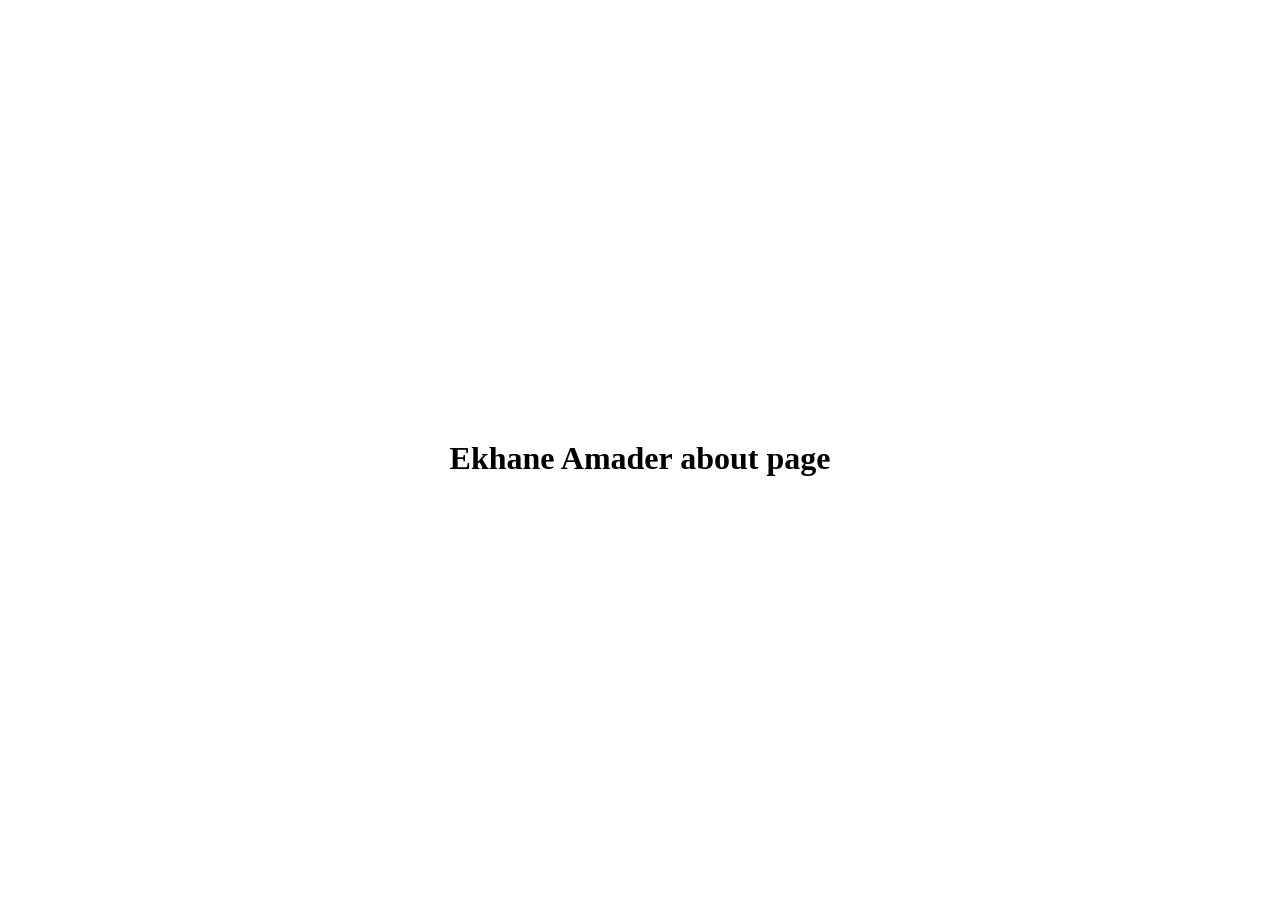
==== about.html @ 1544ee18 "Add files via upload" ====
<!DOCTYPE html>
<html lang="en">
<head>
    <meta charset="UTF-8">
    <meta name="viewport" content="width=device-width, initial-scale=1.0">
    <title>About</title>
  <link rel="stylesheet" href="about.css">
</head>
<body>
    <h1>Ekhane Amader about page</h1>
  <script src="about.js"></script>
</body>
</html>
---- about.css ----
body{
  display: flex;
  justify-content: center;
  align-items: center;
  height: 100vh;
}
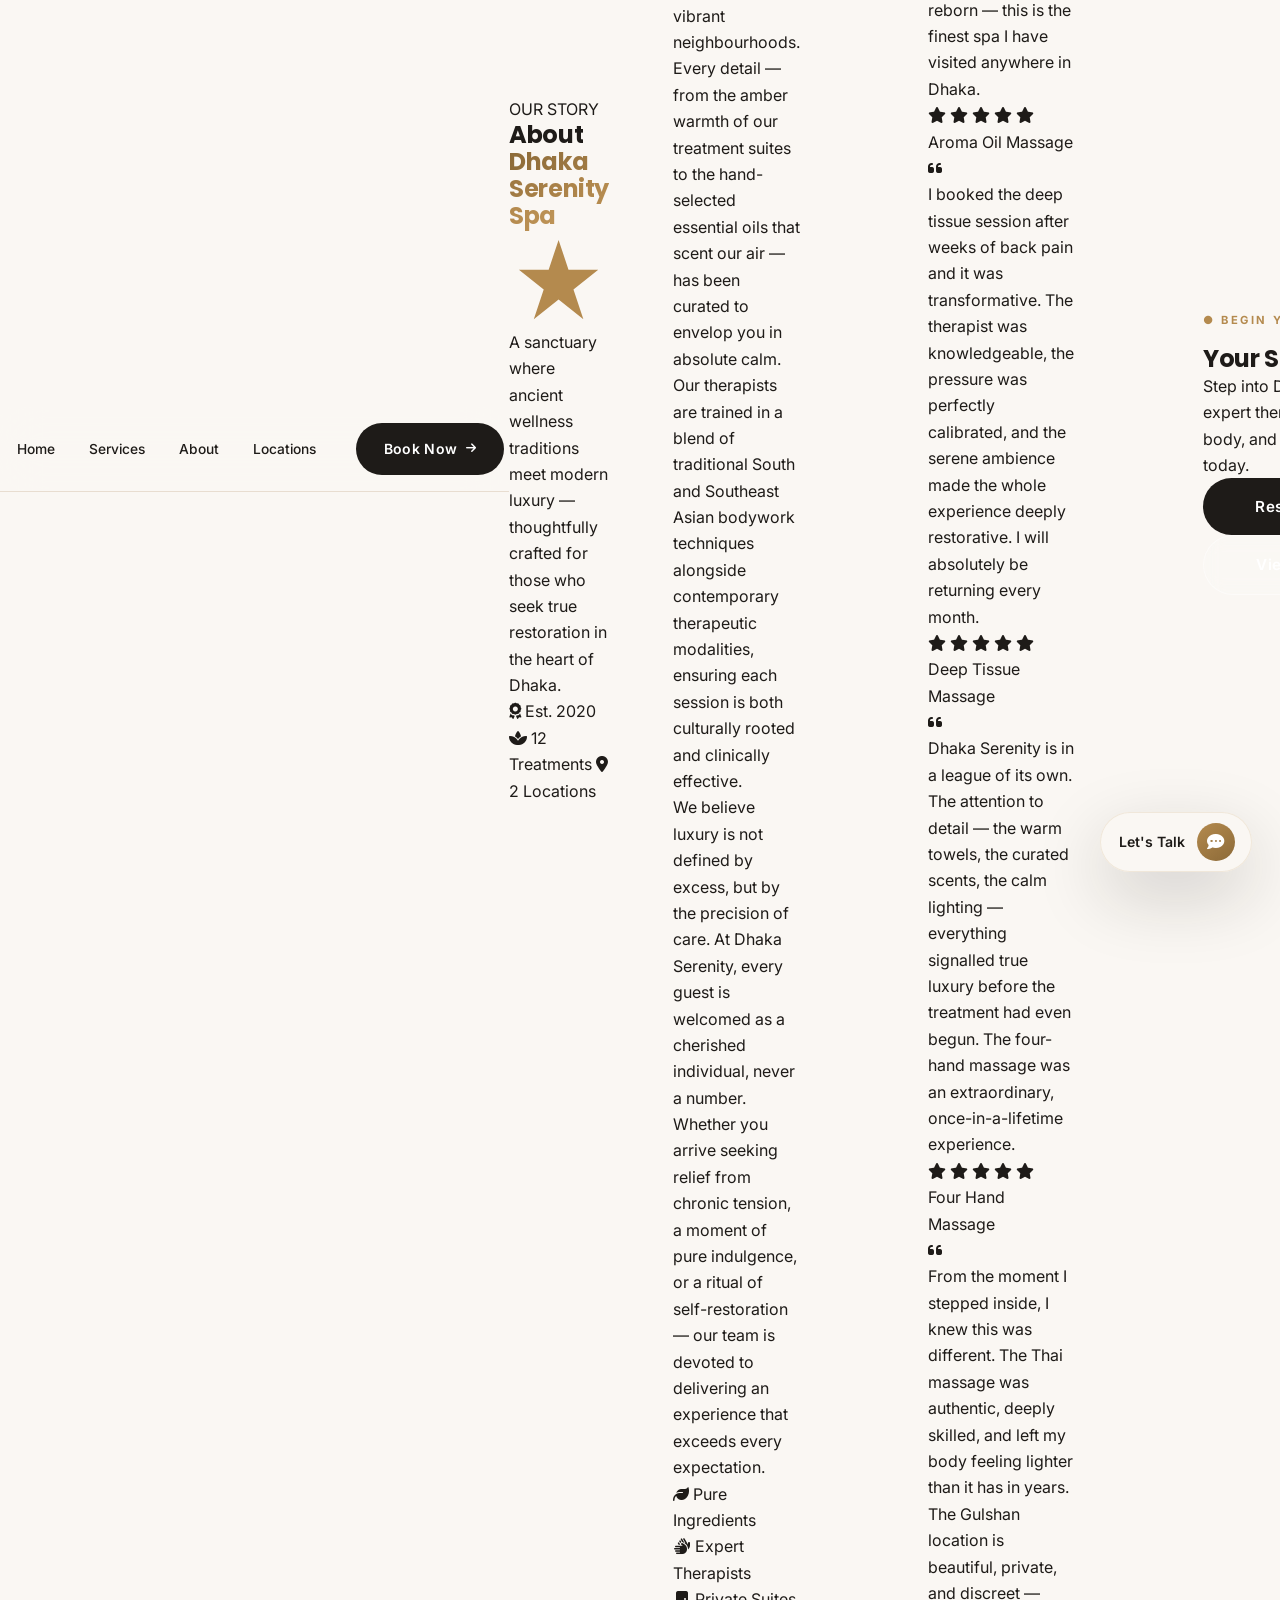
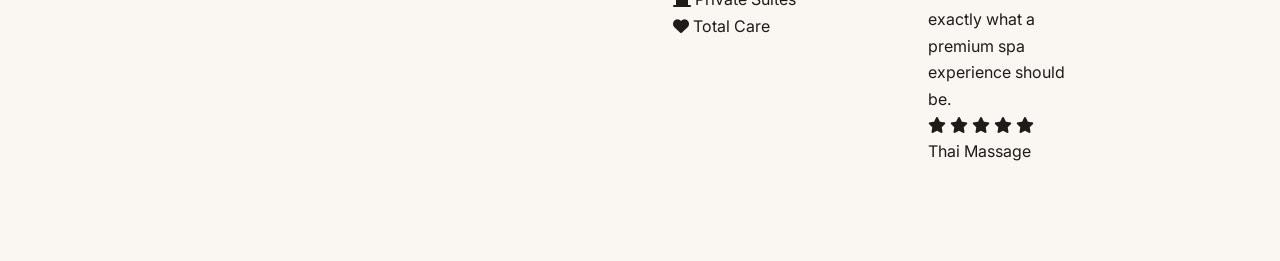
==== commit 09c946b1: "Update about.html" ====
--- a/about.html
+++ b/about.html
@@ -1,13 +1,402 @@
 <!DOCTYPE html>
 <html lang="en">
 <head>
-    <meta charset="UTF-8">
-    <meta name="viewport" content="width=device-width, initial-scale=1.0">
-    <title>About</title>
-  <link rel="stylesheet" href="about.css">
+  <meta charset="UTF-8" />
+  <meta name="viewport" content="width=device-width, initial-scale=1.0" />
+  <meta name="description" content="Dhaka Serenity Spa – Learn about our story, our values, and what makes us Dhaka's most elite wellness sanctuary.">
+  <title>About Us – Dhaka Serenity Spa</title>
+
+  <link rel="preconnect" href="https://fonts.googleapis.com" />
+  <link rel="preconnect" href="https://fonts.gstatic.com" crossorigin />
+  <link href="https://fonts.googleapis.com/css2?family=Poppins:wght@300;400;500;600;700;800;900&family=Inter:wght@300;400;500;600;700&display=swap" rel="stylesheet" />
+  <link rel="stylesheet" href="https://cdnjs.cloudflare.com/ajax/libs/font-awesome/6.5.1/css/all.min.css" />
+
+  <link rel="stylesheet" href="styles.css" />
+  <link rel="stylesheet" href="about.css" />
 </head>
 <body>
-    <h1>Ekhane Amader about page</h1>
+
+  <!-- ============================================================
+       NAVIGATION BAR
+  ============================================================ -->
+  <header class="navbar" id="navbar">
+    <div class="nav-container">
+
+      <a href="index.html" class="nav-logo" aria-label="Dhaka Serenity Spa Home">
+        <div class="logo-mark">
+          <svg viewBox="0 0 56 56" fill="none" xmlns="http://www.w3.org/2000/svg">
+            <circle cx="28" cy="28" r="26" stroke="#B48A4E" stroke-width="1.5"/>
+            <circle cx="28" cy="28" r="19" stroke="#B48A4E" stroke-width="0.6" stroke-dasharray="3 3"/>
+            <path d="M28 12 C20 12 14 19 14 28 C14 37 20 44 28 44 C36 44 42 37 42 28 C42 19 36 12 28 12Z" fill="#F3EBE1"/>
+            <path d="M22 24 Q28 18 34 24 Q38 30 34 36 Q28 42 22 36 Q18 30 22 24Z" fill="#B48A4E" opacity="0.3"/>
+            <circle cx="28" cy="28" r="5" fill="#B48A4E"/>
+            <circle cx="20" cy="18" r="2" fill="#B48A4E" opacity="0.5"/>
+            <circle cx="36" cy="18" r="2" fill="#B48A4E" opacity="0.5"/>
+            <circle cx="20" cy="38" r="1.5" fill="#B48A4E" opacity="0.4"/>
+            <circle cx="36" cy="38" r="1.5" fill="#B48A4E" opacity="0.4"/>
+          </svg>
+        </div>
+        <div class="logo-text">
+          <span class="logo-name">Dhaka Serenity</span>
+          <span class="logo-sub">Spa</span>
+        </div>
+      </a>
+
+      <nav class="nav-links" id="nav-links" aria-label="Primary navigation">
+        <span class="nav-pill-highlight" id="nav-pill"></span>
+        <a href="index.html"         class="nav-link" data-nav>Home</a>
+        <a href="services.html"      class="nav-link" data-nav>Services</a>
+        <a href="about.html"         class="nav-link active" data-nav>About</a>
+        <a href="index.html#location" class="nav-link" data-nav>Locations</a>
+      </nav>
+
+      <a href="book_now.html" class="btn btn-dark nav-cta">
+        <span>Book Now</span>
+        <i class="fa-solid fa-arrow-right btn-icon"></i>
+      </a>
+
+      <button class="hamburger" id="hamburger" aria-label="Toggle mobile menu" aria-expanded="false">
+        <span></span><span></span><span></span>
+      </button>
+    </div>
+
+    <div class="mobile-menu" id="mobile-menu" aria-hidden="true">
+      <a href="index.html"    class="mobile-link">Home</a>
+      <a href="services.html" class="mobile-link">Services</a>
+      <a href="about.html"    class="mobile-link">About</a>
+      <a href="book_now.html" class="btn btn-dark mobile-cta">Book Now</a>
+    </div>
+  </header>
+
+
+  <!-- ============================================================
+       ABOUT HERO
+  ============================================================ -->
+  <section class="abt-hero" id="abt-hero">
+    <div class="abt-hero-orb abt-orb-1" aria-hidden="true"></div>
+    <div class="abt-hero-orb abt-orb-2" aria-hidden="true"></div>
+    <div class="abt-hero-orb abt-orb-3" aria-hidden="true"></div>
+
+    <div class="abt-hero-inner">
+
+      <div class="abt-hero-badge reveal-up">
+        <span class="badge-dot"></span>
+        <span class="badge-text">OUR STORY</span>
+      </div>
+
+      <h1 class="abt-hero-h1 reveal-up" style="--delay:0.1s">
+        About<br>
+        <span class="hero-h1-gradient">Dhaka Serenity Spa</span>
+      </h1>
+
+      <div class="svc-hero-divider reveal-up" style="--delay:0.18s">
+        <div class="svc-divider-line svc-divider-left"></div>
+        <div class="svc-divider-gem">
+          <svg viewBox="0 0 20 20" fill="none" xmlns="http://www.w3.org/2000/svg">
+            <path d="M10 2 L12 8 L18 8 L13 12 L15 18 L10 14 L5 18 L7 12 L2 8 L8 8 Z" fill="#B48A4E"/>
+          </svg>
+        </div>
+        <div class="svc-divider-line svc-divider-right"></div>
+      </div>
+
+      <p class="abt-hero-sub reveal-up" style="--delay:0.25s">
+        A sanctuary where ancient wellness traditions meet modern luxury — thoughtfully crafted for those who seek true restoration in the heart of Dhaka.
+      </p>
+
+      <div class="abt-hero-pills reveal-up" style="--delay:0.32s">
+        <span class="svc-hero-pill"><i class="fa-solid fa-award"></i> Est. 2020</span>
+        <span class="svc-hero-pill"><i class="fa-solid fa-spa"></i> 12 Treatments</span>
+        <span class="svc-hero-pill"><i class="fa-solid fa-location-dot"></i> 2 Locations</span>
+      </div>
+
+    </div>
+  </section>
+
+
+  <!-- ============================================================
+       ABOUT STORY SECTION
+  ============================================================ -->
+  <section class="abt-story-section" id="abt-story">
+    <div class="section-container">
+
+      <div class="abt-story-inner">
+
+        <div class="abt-story-label reveal-up">
+          <span class="section-tag">● OUR PHILOSOPHY</span>
+        </div>
+
+        <h2 class="abt-story-title reveal-up" style="--delay:0.08s">
+          Crafted with Intention.<br>Rooted in Serenity.
+        </h2>
+
+        <div class="abt-story-gold-line reveal-up" style="--delay:0.14s"></div>
+
+        <p class="abt-story-p reveal-up" style="--delay:0.18s">
+          Dhaka Serenity Spa was born from a singular vision — to create a refuge where the relentless pace of city life dissolves the moment you step through our doors. Founded in 2020, our sanctuary was conceived as a response to the growing demand for genuine, unhurried wellness in Dhaka's most vibrant neighbourhoods.
+        </p>
+
+        <p class="abt-story-p reveal-up" style="--delay:0.24s">
+          Every detail — from the amber warmth of our treatment suites to the hand-selected essential oils that scent our air — has been curated to envelop you in absolute calm. Our therapists are trained in a blend of traditional South and Southeast Asian bodywork techniques alongside contemporary therapeutic modalities, ensuring each session is both culturally rooted and clinically effective.
+        </p>
+
+        <p class="abt-story-p reveal-up" style="--delay:0.30s">
+          We believe luxury is not defined by excess, but by the precision of care. At Dhaka Serenity, every guest is welcomed as a cherished individual, never a number. Whether you arrive seeking relief from chronic tension, a moment of pure indulgence, or a ritual of self-restoration — our team is devoted to delivering an experience that exceeds every expectation.
+        </p>
+
+        <div class="abt-story-pillars reveal-up" style="--delay:0.36s">
+          <div class="abt-pillar">
+            <i class="fa-solid fa-leaf abt-pillar-icon"></i>
+            <span class="abt-pillar-label">Pure Ingredients</span>
+          </div>
+          <div class="abt-pillar-sep"></div>
+          <div class="abt-pillar">
+            <i class="fa-solid fa-hands abt-pillar-icon"></i>
+            <span class="abt-pillar-label">Expert Therapists</span>
+          </div>
+          <div class="abt-pillar-sep"></div>
+          <div class="abt-pillar">
+            <i class="fa-solid fa-door-closed abt-pillar-icon"></i>
+            <span class="abt-pillar-label">Private Suites</span>
+          </div>
+          <div class="abt-pillar-sep"></div>
+          <div class="abt-pillar">
+            <i class="fa-solid fa-heart abt-pillar-icon"></i>
+            <span class="abt-pillar-label">Total Care</span>
+          </div>
+        </div>
+
+      </div>
+
+    </div>
+  </section>
+
+
+  <!-- ============================================================
+       REVIEWS SECTION
+  ============================================================ -->
+  <section class="abt-reviews-section" id="abt-reviews">
+    <div class="section-container">
+
+      <div class="section-header center-text">
+        <span class="section-tag reveal-up">● GUEST EXPERIENCES</span>
+        <h2 class="section-title reveal-up" style="--delay:0.08s">Words from Our Guests</h2>
+        <div class="section-divider reveal-up" style="--delay:0.14s"></div>
+        <p class="section-subtitle reveal-up" style="--delay:0.2s">Every visit leaves a feeling that words barely capture — yet our guests try, beautifully.</p>
+      </div>
+
+      <div class="abt-reviews-grid">
+
+        <!-- Review 1 -->
+        <article class="abt-review-card reveal-up" style="--delay:0.05s">
+          <div class="abt-review-quote-mark" aria-hidden="true">
+            <i class="fa-solid fa-quote-left"></i>
+          </div>
+          <p class="abt-review-text">
+            The aroma oil massage completely melted away months of built-up tension. The suite was immaculate, the therapist's technique was exceptional, and the entire experience felt like a dream. I left feeling genuinely reborn — this is the finest spa I have visited anywhere in Dhaka.
+          </p>
+          <div class="abt-review-footer">
+            <div class="abt-review-stars">
+              <i class="fa-solid fa-star"></i>
+              <i class="fa-solid fa-star"></i>
+              <i class="fa-solid fa-star"></i>
+              <i class="fa-solid fa-star"></i>
+              <i class="fa-solid fa-star"></i>
+            </div>
+            <span class="abt-review-tag">Aroma Oil Massage</span>
+          </div>
+        </article>
+
+        <!-- Review 2 -->
+        <article class="abt-review-card reveal-up" style="--delay:0.12s">
+          <div class="abt-review-quote-mark" aria-hidden="true">
+            <i class="fa-solid fa-quote-left"></i>
+          </div>
+          <p class="abt-review-text">
+            I booked the deep tissue session after weeks of back pain and it was transformative. The therapist was knowledgeable, the pressure was perfectly calibrated, and the serene ambience made the whole experience deeply restorative. I will absolutely be returning every month.
+          </p>
+          <div class="abt-review-footer">
+            <div class="abt-review-stars">
+              <i class="fa-solid fa-star"></i>
+              <i class="fa-solid fa-star"></i>
+              <i class="fa-solid fa-star"></i>
+              <i class="fa-solid fa-star"></i>
+              <i class="fa-solid fa-star"></i>
+            </div>
+            <span class="abt-review-tag">Deep Tissue Massage</span>
+          </div>
+        </article>
+
+        <!-- Review 3 -->
+        <article class="abt-review-card reveal-up" style="--delay:0.19s">
+          <div class="abt-review-quote-mark" aria-hidden="true">
+            <i class="fa-solid fa-quote-left"></i>
+          </div>
+          <p class="abt-review-text">
+            Dhaka Serenity is in a league of its own. The attention to detail — the warm towels, the curated scents, the calm lighting — everything signalled true luxury before the treatment had even begun. The four-hand massage was an extraordinary, once-in-a-lifetime experience.
+          </p>
+          <div class="abt-review-footer">
+            <div class="abt-review-stars">
+              <i class="fa-solid fa-star"></i>
+              <i class="fa-solid fa-star"></i>
+              <i class="fa-solid fa-star"></i>
+              <i class="fa-solid fa-star"></i>
+              <i class="fa-solid fa-star"></i>
+            </div>
+            <span class="abt-review-tag">Four Hand Massage</span>
+          </div>
+        </article>
+
+        <!-- Review 4 -->
+        <article class="abt-review-card reveal-up" style="--delay:0.26s">
+          <div class="abt-review-quote-mark" aria-hidden="true">
+            <i class="fa-solid fa-quote-left"></i>
+          </div>
+          <p class="abt-review-text">
+            From the moment I stepped inside, I knew this was different. The Thai massage was authentic, deeply skilled, and left my body feeling lighter than it has in years. The Gulshan location is beautiful, private, and discreet — exactly what a premium spa experience should be.
+          </p>
+          <div class="abt-review-footer">
+            <div class="abt-review-stars">
+              <i class="fa-solid fa-star"></i>
+              <i class="fa-solid fa-star"></i>
+              <i class="fa-solid fa-star"></i>
+              <i class="fa-solid fa-star"></i>
+              <i class="fa-solid fa-star"></i>
+            </div>
+            <span class="abt-review-tag">Thai Massage</span>
+          </div>
+        </article>
+
+      </div>
+
+    </div>
+  </section>
+
+
+  <!-- ============================================================
+       CTA SECTION
+  ============================================================ -->
+  <section class="svc-cta-section">
+    <div class="section-container">
+      <div class="svc-cta-banner reveal-up">
+        <div class="svc-cta-orb-1" aria-hidden="true"></div>
+        <div class="svc-cta-orb-2" aria-hidden="true"></div>
+        <div class="svc-cta-content">
+          <span class="section-tag svc-cta-tag">● BEGIN YOUR JOURNEY</span>
+          <h2 class="svc-cta-title">Your Sanctuary Awaits</h2>
+          <p class="svc-cta-sub">Step into Dhaka Serenity and let our expert therapists restore your mind, body, and spirit. Reserve your session today.</p>
+          <div class="svc-cta-btns">
+            <a href="book_now.html" class="btn btn-dark btn-wide ripple-btn">
+              <span>Reserve Your Session</span>
+              <i class="fa-solid fa-arrow-right btn-icon"></i>
+            </a>
+            <a href="services.html" class="btn btn-ghost-white btn-wide">
+              <span>View Our Services</span>
+              <i class="fa-solid fa-spa btn-icon"></i>
+            </a>
+          </div>
+        </div>
+      </div>
+    </div>
+  </section>
+
+
+  <!-- ============================================================
+       FOOTER
+  ============================================================ -->
+  <footer class="site-footer" id="footer">
+    <div class="footer-container">
+      <div class="footer-grid">
+
+        <div class="footer-col footer-brand">
+          <div class="footer-logo">
+            <svg viewBox="0 0 56 56" fill="none" xmlns="http://www.w3.org/2000/svg" class="footer-logo-svg">
+              <circle cx="28" cy="28" r="26" stroke="#B48A4E" stroke-width="1.5"/>
+              <circle cx="28" cy="28" r="19" stroke="#B48A4E" stroke-width="0.5" stroke-dasharray="3 3"/>
+              <path d="M22 24 Q28 18 34 24 Q38 30 34 36 Q28 42 22 36 Q18 30 22 24Z" fill="#B48A4E" opacity="0.4"/>
+              <circle cx="28" cy="28" r="5" fill="#B48A4E"/>
+            </svg>
+            <span class="footer-brand-name">Dhaka Serenity Spa</span>
+          </div>
+          <p class="footer-brand-desc">Dhaka's elite spa sanctuary — where skilled hands, pure ingredients, and private spaces converge for your total transformation.</p>
+        </div>
+
+        <div class="footer-col">
+          <h5 class="footer-col-title">QUICK LINKS</h5>
+          <ul class="footer-links">
+            <li><a href="index.html"    class="footer-link">Home</a></li>
+            <li><a href="services.html" class="footer-link">Our Services</a></li>
+            <li><a href="about.html"    class="footer-link">About Us</a></li>
+            <li><a href="book_now.html" class="footer-link">Book Now</a></li>
+          </ul>
+        </div>
+
+        <div class="footer-col">
+          <h5 class="footer-col-title">OUR SERVICES</h5>
+          <ul class="footer-links">
+            <li><a href="services.html" class="footer-link">Aroma Oil Massage</a></li>
+            <li><a href="services.html" class="footer-link">Deep Tissue Massage</a></li>
+            <li><a href="services.html" class="footer-link">Full Body Massage</a></li>
+            <li><a href="services.html" class="footer-link">Four Hand Massage</a></li>
+            <li><a href="services.html" class="footer-link">Thai Massage</a></li>
+            <li><a href="services.html" class="footer-link">Nuru Massage</a></li>
+          </ul>
+        </div>
+
+        <div class="footer-col">
+          <h5 class="footer-col-title">CONTACT US</h5>
+          <ul class="footer-contact">
+            <li><i class="fa-solid fa-location-dot fc-icon"></i> Mirpur 1, Mukto Bangla Shopping Complex</li>
+            <li><i class="fa-solid fa-location-dot fc-icon" style="opacity:0"></i> Dhaka 1216, Bangladesh</li>
+            <li><i class="fa-solid fa-location-dot fc-icon"></i> Gulshan-2, UCB Bank</li>
+            <li><i class="fa-solid fa-location-dot fc-icon" style="opacity:0"></i> Dhaka 1212, Bangladesh</li>
+            <li><i class="fa-solid fa-phone fc-icon"></i> +8801660139118</li>
+            <li><i class="fa-solid fa-envelope fc-icon"></i>
+              <a href="mailto:dhakaserenityspa43@gmail.com" class="footer-link footer-email">dhakaserenityspa43@gmail.com</a>
+            </li>
+            <li><i class="fa-regular fa-clock fc-icon"></i> Sat – Fri · 11 AM – 9 PM</li>
+          </ul>
+        </div>
+
+      </div>
+
+      <div class="footer-divider"></div>
+      <div class="footer-sub">
+        <span class="footer-copy">© 2026 Dhaka Serenity Spa. All rights reserved.</span>
+        <a href="#" class="footer-link footer-privacy">Privacy Policy</a>
+      </div>
+    </div>
+  </footer>
+
+
+  <!-- ============================================================
+       CHAT WIDGET
+  ============================================================ -->
+  <div class="chat-widget" id="chatWidget">
+    <div class="chat-stack" id="chatStack">
+      <a href="tel:+8801660139118" class="chat-token chat-call" title="Call Now" aria-label="Call us directly">
+        <i class="fa-solid fa-phone-volume"></i>
+      </a>
+      <a href="https://wa.me/8801660139118" class="chat-token chat-whatsapp" title="WhatsApp" aria-label="Chat on WhatsApp" target="_blank">
+        <i class="fa-brands fa-whatsapp"></i>
+      </a>
+    </div>
+    <div class="chat-pill" id="chatPill" role="button" tabindex="0" aria-expanded="false" aria-label="Open contact options">
+      <span class="chat-pill-text">Let's Talk</span>
+      <div class="chat-pill-avatar">
+        <i class="fa-solid fa-comment-dots chat-avatar-icon"></i>
+      </div>
+    </div>
+    <div class="chat-close" id="chatClose" role="button" tabindex="0" aria-label="Close contact menu">
+      <i class="fa-solid fa-xmark chat-x"></i>
+    </div>
+  </div>
+
+  <!-- BACK TO TOP -->
+  <button class="back-to-top" id="backToTop" aria-label="Back to top">
+    <i class="fa-solid fa-chevron-up"></i>
+  </button>
+
+  <script src="script.js"></script>
   <script src="about.js"></script>
 </body>
-</html>+</html>
--- a/styles.css
+++ b/styles.css
@@ -0,0 +1,2278 @@
+/* ================================================================
+   DHAKA SERENITY SPA — MASTER STYLESHEET
+   Fonts: Poppins (headings) + Inter (body)
+   ================================================================ */
+
+
+/* ================================================================
+   1. CSS CUSTOM PROPERTIES
+   ================================================================ */
+:root {
+  --color-dark:        #1E1B18;
+  --color-dark-2:      #2A2520;
+  --color-dark-3:      #332D27;
+  --color-gold:        #B48A4E;
+  --color-gold-light:  #D4A96A;
+  --color-gold-dim:    #8C6A38;
+  --color-gold-glow:   rgba(180,138,78,0.18);
+  --color-cream:       #FAF7F3;
+  --color-cream-2:     #F3EBE1;
+  --color-cream-3:     #E8DDD0;
+  --color-white:       #FFFFFF;
+  --color-text-main:   #1E1B18;
+  --color-text-muted:  #7A6A5A;
+  --color-text-light:  #B0A090;
+  --color-pink:        #FCE4E4;
+  --color-blue:        #DDE8F8;
+  --color-orange:      #FDEBD3;
+  --color-yellow:      #FDF6D8;
+
+  --font-display:      'Poppins', sans-serif;
+  --font-body:         'Inter', sans-serif;
+
+  --sp-1:  8px;
+  --sp-2:  16px;
+  --sp-3:  24px;
+  --sp-4:  32px;
+  --sp-5:  40px;
+  --sp-6:  48px;
+  --sp-8:  64px;
+  --sp-10: 80px;
+  --sp-12: 96px;
+  --sp-16: 128px;
+
+  --radius-sm:   8px;
+  --radius-md:   14px;
+  --radius-lg:   22px;
+  --radius-xl:   32px;
+  --radius-pill: 9999px;
+
+  --shadow-sm:      0 2px 10px rgba(30,27,24,0.06);
+  --shadow-md:      0 8px 28px rgba(30,27,24,0.10);
+  --shadow-lg:      0 16px 48px rgba(30,27,24,0.14);
+  --shadow-xl:      0 24px 70px rgba(30,27,24,0.18);
+  --shadow-gold:    0 8px 32px rgba(180,138,78,0.28);
+  --shadow-gold-lg: 0 16px 56px rgba(180,138,78,0.35);
+
+  --ease-smooth: cubic-bezier(0.4, 0, 0.2, 1);
+  --ease-spring: cubic-bezier(0.34, 1.56, 0.64, 1);
+  --ease-out:    cubic-bezier(0, 0, 0.2, 1);
+  --ease-expo:   cubic-bezier(0.16, 1, 0.3, 1);
+  --t-fast:   0.15s;
+  --t-mid:    0.28s;
+  --t-slow:   0.45s;
+
+  --max-width: 1200px;
+  --section-px: clamp(20px, 5vw, 80px);
+}
+
+
+/* ================================================================
+   2. RESET & BASE
+   ================================================================ */
+*, *::before, *::after {
+  margin: 0; padding: 0; box-sizing: border-box;
+}
+html {
+  scroll-behavior: smooth;
+  font-size: 16px;
+  -webkit-text-size-adjust: 100%;
+  overflow-x: hidden;
+}
+body {
+  font-family: var(--font-body);
+  background-color: var(--color-cream);
+  color: var(--color-text-main);
+  line-height: 1.65;
+}
+a, button, [role="button"], [tabindex="0"] { cursor: pointer; }
+img, svg { display: block; max-width: 100%; }
+ul { list-style: none; }
+a { text-decoration: none; color: inherit; }
+:focus-visible {
+  outline: 2px solid var(--color-gold);
+  outline-offset: 3px;
+  border-radius: var(--radius-sm);
+}
+
+
+/* ================================================================
+   3. TYPOGRAPHY
+   ================================================================ */
+h1, h2, h3, h4, h5 {
+  font-family: var(--font-display);
+  line-height: 1.12;
+  color: var(--color-dark);
+  letter-spacing: -0.02em;
+}
+
+.section-tag {
+  display: inline-block;
+  font-family: var(--font-body);
+  font-size: 0.7rem;
+  font-weight: 700;
+  letter-spacing: 0.22em;
+  color: var(--color-gold);
+  text-transform: uppercase;
+  margin-bottom: var(--sp-2);
+}
+
+.section-title {
+  font-size: clamp(1.8rem, 3.8vw, 2.7rem);
+  font-weight: 700;
+  margin-bottom: var(--sp-2);
+}
+
+.section-divider {
+  width: 48px;
+  height: 3px;
+  background: linear-gradient(90deg, var(--color-gold), var(--color-gold-light));
+  margin: var(--sp-2) auto var(--sp-2);
+  border-radius: 3px;
+  position: relative;
+  overflow: visible;
+}
+.section-divider::after {
+  content: '';
+  position: absolute;
+  left: 50%;
+  top: 50%;
+  transform: translate(-50%,-50%);
+  width: 8px; height: 8px;
+  border-radius: 50%;
+  background: var(--color-gold);
+  box-shadow: 0 0 10px rgba(180,138,78,0.7);
+  animation: dividerDotPulse 2.5s ease-in-out infinite;
+}
+@keyframes dividerDotPulse {
+  0%, 100% { box-shadow: 0 0 8px rgba(180,138,78,0.6); }
+  50%       { box-shadow: 0 0 18px rgba(180,138,78,1); }
+}
+
+.section-subtitle {
+  font-size: 1rem;
+  color: var(--color-text-muted);
+  max-width: 520px;
+  margin: 0 auto;
+  line-height: 1.7;
+}
+
+.section-desc {
+  font-size: 1rem;
+  color: var(--color-text-muted);
+  max-width: 480px;
+  margin-top: var(--sp-1);
+  line-height: 1.7;
+}
+
+.center-text { text-align: center; }
+.left-text   { text-align: left; }
+
+
+/* ================================================================
+   4. UTILITY CLASSES
+   ================================================================ */
+.section-container {
+  max-width: var(--max-width);
+  margin: 0 auto;
+  padding: var(--sp-12) var(--section-px);
+}
+
+.section-header { margin-bottom: var(--sp-6); }
+
+/* ---- BUTTON SYSTEM ---- */
+.btn {
+  display: inline-flex;
+  align-items: center;
+  gap: 9px;
+  padding: 14px 28px;
+  border-radius: var(--radius-pill);
+  font-family: var(--font-body);
+  font-size: 0.875rem;
+  font-weight: 600;
+  letter-spacing: 0.02em;
+  border: none;
+  transition:
+    background-color var(--t-mid) var(--ease-smooth),
+    color           var(--t-mid) var(--ease-smooth),
+    transform       var(--t-mid) var(--ease-spring),
+    box-shadow      var(--t-mid) var(--ease-smooth);
+  position: relative;
+  overflow: hidden;
+  white-space: nowrap;
+}
+
+/* Magnetic icon nudge on hover */
+.btn:hover .btn-icon,
+.btn:hover .fa-arrow-right,
+.btn:hover .fa-arrow-up-right-from-square {
+  transform: translate(3px, -1px);
+  transition: transform var(--t-mid) var(--ease-spring);
+}
+.btn .btn-icon,
+.btn .fa-arrow-right,
+.btn .fa-arrow-up-right-from-square {
+  transition: transform var(--t-mid) var(--ease-spring);
+}
+
+.btn-dark {
+  background-color: var(--color-dark);
+  color: var(--color-white);
+}
+.btn-dark:hover {
+  background-color: var(--color-gold);
+  transform: translateY(-3px);
+  box-shadow: var(--shadow-gold);
+}
+
+.btn-outline {
+  background-color: transparent;
+  color: var(--color-dark);
+  border: 2px solid var(--color-gold);
+}
+.btn-outline:hover {
+  background-color: var(--color-cream-2);
+  border-color: var(--color-gold);
+  transform: translateY(-3px);
+  box-shadow: var(--shadow-gold);
+}
+
+.btn-outline-dark {
+  background-color: transparent;
+  color: var(--color-dark);
+  border: 1.5px solid var(--color-dark);
+  font-size: 0.85rem;
+  padding: 11px 22px;
+  width: 100%;
+  justify-content: center;
+}
+.btn-outline-dark:hover {
+  background: var(--color-gold);
+  color: var(--color-white);
+  border-color: var(--color-gold);
+  transform: translateY(-2px);
+  box-shadow: var(--shadow-gold);
+}
+
+.btn-ghost-white {
+  background-color: rgba(255,255,255,0.12);
+  color: var(--color-white);
+  border: 1.5px solid rgba(255,255,255,0.45);
+  backdrop-filter: blur(10px);
+}
+.btn-ghost-white:hover {
+  background-color: rgba(255,255,255,0.22);
+  border-color: var(--color-white);
+  transform: translateY(-3px);
+}
+
+.btn-wide  { padding: 16px 52px; font-size: 0.95rem; }
+.btn-hero  { padding: 15px 30px; font-size: 0.95rem; }
+.btn-icon  { font-size: 0.72rem; }
+
+/* Ripple */
+.ripple-btn .ripple {
+  position: absolute;
+  border-radius: 50%;
+  background: rgba(255,255,255,0.32);
+  transform: scale(0);
+  animation: rippleAnim 0.7s var(--ease-smooth);
+  pointer-events: none;
+}
+@keyframes rippleAnim {
+  to { transform: scale(4.5); opacity: 0; }
+}
+
+
+/* ================================================================
+   5. PAGE LOADER
+   ================================================================ */
+.page-loader {
+  position: fixed;
+  inset: 0;
+  background: var(--color-dark);
+  z-index: 9999;
+  display: flex;
+  align-items: center;
+  justify-content: center;
+  transition: opacity 0.9s var(--ease-expo), visibility 0.9s;
+}
+.page-loader.hidden {
+  opacity: 0;
+  visibility: hidden;
+  pointer-events: none;
+}
+
+.loader-inner {
+  display: flex;
+  flex-direction: column;
+  align-items: center;
+  gap: var(--sp-2);
+  animation: loaderFadeIn 0.6s var(--ease-expo) forwards;
+}
+@keyframes loaderFadeIn {
+  from { opacity: 0; transform: translateY(16px); }
+  to   { opacity: 1; transform: translateY(0); }
+}
+
+.loader-ring {
+  position: relative;
+  width: 80px; height: 80px;
+  display: flex; align-items: center; justify-content: center;
+}
+.loader-ring::before {
+  content: '';
+  position: absolute;
+  inset: -8px;
+  border-radius: 50%;
+  border: 2px solid transparent;
+  border-top-color: var(--color-gold);
+  border-right-color: rgba(180,138,78,0.25);
+  animation: loaderRingSpin 1s linear infinite;
+}
+/* Second counter-rotating ring */
+.loader-ring::after {
+  content: '';
+  position: absolute;
+  inset: -16px;
+  border-radius: 50%;
+  border: 1px solid transparent;
+  border-bottom-color: rgba(180,138,78,0.35);
+  animation: loaderRingSpin 1.8s linear infinite reverse;
+}
+@keyframes loaderRingSpin {
+  to { transform: rotate(360deg); }
+}
+
+.loader-logo {
+  width: 64px; height: 64px;
+  animation: loaderPulse 2s ease-in-out infinite;
+}
+@keyframes loaderPulse {
+  0%, 100% { opacity: 1; transform: scale(1); }
+  50%       { opacity: 0.75; transform: scale(0.93); }
+}
+
+.loader-text {
+  font-family: var(--font-display);
+  font-size: 1.05rem;
+  font-weight: 600;
+  color: var(--color-cream-2);
+  letter-spacing: 0.18em;
+  margin-top: 6px;
+}
+.loader-subtext {
+  font-size: 0.75rem;
+  color: rgba(235,229,220,0.45);
+  letter-spacing: 0.12em;
+  margin-top: -8px;
+  animation: subtextFade 1.8s ease-in-out infinite;
+}
+@keyframes subtextFade {
+  0%, 100% { opacity: 0.45; }
+  50%       { opacity: 0.75; }
+}
+
+.loader-bar {
+  width: 180px;
+  height: 2px;
+  background: rgba(255,255,255,0.08);
+  border-radius: 2px;
+  overflow: hidden;
+  margin-top: var(--sp-2);
+}
+.loader-fill {
+  height: 100%;
+  background: linear-gradient(90deg, var(--color-gold-dim), var(--color-gold-light), var(--color-gold));
+  background-size: 200% 100%;
+  animation: loaderProgress 1.5s var(--ease-smooth) forwards, shimmerBar 1.5s linear infinite;
+}
+@keyframes loaderProgress {
+  from { width: 0%; }
+  to   { width: 100%; }
+}
+@keyframes shimmerBar {
+  0%   { background-position: 200% 0; }
+  100% { background-position: -200% 0; }
+}
+
+
+/* ================================================================
+   6. NAVIGATION BAR
+   ================================================================ */
+.navbar {
+  position: sticky;
+  top: 0;
+  z-index: 1000;
+  background-color: rgba(250, 247, 243, 0.88);
+  backdrop-filter: blur(20px);
+  -webkit-backdrop-filter: blur(20px);
+  border-bottom: 1px solid transparent;
+  transition:
+    background-color var(--t-mid) var(--ease-smooth),
+    box-shadow       var(--t-mid) var(--ease-smooth),
+    border-color     var(--t-mid) var(--ease-smooth);
+}
+.navbar.scrolled {
+  background-color: rgba(250, 247, 243, 0.98);
+  box-shadow: 0 4px 24px rgba(30,27,24,0.08);
+  border-color: var(--color-cream-3);
+}
+
+.nav-container {
+  max-width: var(--max-width);
+  margin: 0 auto;
+  padding: 16px var(--section-px);
+  display: flex;
+  align-items: center;
+  justify-content: space-between;
+  gap: var(--sp-3);
+}
+
+.nav-logo {
+  display: flex;
+  align-items: center;
+  gap: 12px;
+  flex-shrink: 0;
+}
+.logo-mark {
+  width: 46px; height: 46px;
+  flex-shrink: 0;
+  transition: transform var(--t-slow) var(--ease-spring);
+}
+.nav-logo:hover .logo-mark { transform: rotate(15deg) scale(1.08); }
+
+.logo-text {
+  display: flex;
+  flex-direction: column;
+  line-height: 1.1;
+}
+.logo-name {
+  font-family: var(--font-display);
+  font-size: 1.02rem;
+  font-weight: 700;
+  color: var(--color-dark);
+  letter-spacing: -0.01em;
+}
+.logo-sub {
+  font-family: var(--font-body);
+  font-size: 0.68rem;
+  letter-spacing: 0.2em;
+  color: var(--color-gold);
+  text-transform: uppercase;
+  font-weight: 600;
+}
+
+.nav-links {
+  display: flex;
+  align-items: center;
+  gap: 2px;
+  position: relative;
+}
+.nav-pill-highlight {
+  position: absolute;
+  background-color: var(--color-cream-2);
+  border-radius: var(--radius-pill);
+  height: 36px;
+  transition:
+    left    0.3s var(--ease-expo),
+    width   0.3s var(--ease-expo),
+    opacity var(--t-fast) var(--ease-smooth);
+  pointer-events: none;
+  z-index: 0;
+  opacity: 0;
+}
+.nav-link {
+  position: relative;
+  z-index: 1;
+  padding: 9px 16px;
+  font-family: var(--font-body);
+  font-size: 0.86rem;
+  font-weight: 500;
+  color: var(--color-text-main);
+  border-radius: var(--radius-pill);
+  transition: color var(--t-mid) var(--ease-smooth);
+  white-space: nowrap;
+}
+.nav-link:hover, .nav-link.active { color: var(--color-gold); }
+
+.nav-cta { flex-shrink: 0; }
+
+.hamburger {
+  display: none;
+  flex-direction: column;
+  gap: 5px;
+  background: none;
+  border: none;
+  padding: 6px;
+  cursor: pointer;
+}
+.hamburger span {
+  display: block;
+  width: 24px; height: 2px;
+  background: var(--color-dark);
+  border-radius: 2px;
+  transition:
+    transform var(--t-mid) var(--ease-spring),
+    opacity   var(--t-fast) var(--ease-smooth),
+    width     var(--t-mid) var(--ease-smooth);
+  transform-origin: center;
+}
+.hamburger.open span:nth-child(1) { transform: translateY(7px) rotate(45deg); }
+.hamburger.open span:nth-child(2) { opacity: 0; transform: scaleX(0); }
+.hamburger.open span:nth-child(3) { transform: translateY(-7px) rotate(-45deg); }
+
+.mobile-menu {
+  max-height: 0;
+  overflow: hidden;
+  background-color: var(--color-white);
+  border-top: 1px solid var(--color-cream-3);
+  transition: max-height 0.4s var(--ease-expo);
+}
+.mobile-menu.open { max-height: 420px; }
+.mobile-link {
+  display: block;
+  padding: 14px var(--section-px);
+  font-family: var(--font-body);
+  font-size: 0.95rem;
+  font-weight: 500;
+  color: var(--color-dark);
+  border-bottom: 1px solid var(--color-cream-3);
+  transition: color var(--t-fast), background-color var(--t-fast), padding-left var(--t-mid) var(--ease-spring);
+}
+.mobile-link:hover {
+  color: var(--color-gold);
+  background-color: var(--color-cream-2);
+  padding-left: calc(var(--section-px) + 8px);
+}
+.mobile-cta {
+  display: block;
+  margin: var(--sp-2) var(--section-px) var(--sp-3);
+  text-align: center;
+}
+
+
+/* ================================================================
+   7. HERO SECTION
+   ================================================================ */
+.hero-section {
+  min-height: 100vh;
+  background:
+    radial-gradient(ellipse 65% 75% at 68% 38%, rgba(180,138,78,0.09) 0%, transparent 68%),
+    radial-gradient(ellipse 50% 55% at 18% 82%, rgba(180,138,78,0.06) 0%, transparent 60%),
+    radial-gradient(ellipse 40% 40% at 85% 15%, rgba(180,138,78,0.04) 0%, transparent 55%),
+    var(--color-cream);
+  display: flex;
+  flex-direction: column;
+  justify-content: center;
+  position: relative;
+  overflow: hidden;
+  padding-top: 0;
+}
+
+.hero-section::before {
+  content: '';
+  position: absolute;
+  inset: 0;
+  background-image: radial-gradient(circle, rgba(180,138,78,0.10) 1px, transparent 1px);
+  background-size: 40px 40px;
+  pointer-events: none;
+  opacity: 0.45;
+}
+
+/* Ambient floating orbs */
+.hero-orb {
+  position: absolute;
+  border-radius: 50%;
+  pointer-events: none;
+  filter: blur(70px);
+  will-change: transform;
+}
+.hero-orb-1 {
+  width: 540px; height: 540px;
+  background: radial-gradient(circle, rgba(180,138,78,0.11) 0%, transparent 70%);
+  top: -160px; right: -120px;
+  animation: orbDrift1 14s ease-in-out infinite;
+}
+.hero-orb-2 {
+  width: 320px; height: 320px;
+  background: radial-gradient(circle, rgba(180,138,78,0.07) 0%, transparent 70%);
+  bottom: 80px; left: -80px;
+  animation: orbDrift2 18s ease-in-out infinite;
+}
+.hero-orb-3 {
+  width: 220px; height: 220px;
+  background: radial-gradient(circle, rgba(212,169,106,0.08) 0%, transparent 70%);
+  top: 40%; left: 45%;
+  animation: orbDrift3 22s ease-in-out infinite;
+}
+@keyframes orbDrift1 {
+  0%, 100% { transform: translate(0, 0) scale(1); }
+  33%       { transform: translate(-50px, 35px) scale(1.06); }
+  66%       { transform: translate(25px, -25px) scale(0.96); }
+}
+@keyframes orbDrift2 {
+  0%, 100% { transform: translate(0, 0); }
+  50%       { transform: translate(35px, -50px); }
+}
+@keyframes orbDrift3 {
+  0%, 100% { transform: translate(0, 0) scale(1); }
+  50%       { transform: translate(-25px, 25px) scale(1.1); }
+}
+
+.hero-container {
+  max-width: var(--max-width);
+  margin: 0 auto;
+  padding: var(--sp-16) var(--section-px) var(--sp-12);
+  display: grid;
+  grid-template-columns: 55fr 45fr;
+  gap: var(--sp-8);
+  align-items: center;
+  width: 100%;
+  position: relative;
+  z-index: 2;
+}
+
+.hero-text-col {
+  display: flex;
+  flex-direction: column;
+  gap: 0;
+}
+
+/* Hero badge */
+.hero-badge {
+  display: inline-flex;
+  align-items: center;
+  gap: 10px;
+  border: 1.5px solid rgba(180,138,78,0.22);
+  border-radius: var(--radius-pill);
+  padding: 9px 22px 9px 14px;
+  font-family: var(--font-body);
+  font-size: 0.7rem;
+  font-weight: 700;
+  letter-spacing: 0.2em;
+  color: var(--color-gold);
+  width: fit-content;
+  margin-bottom: var(--sp-3);
+  background: rgba(180,138,78,0.06);
+  backdrop-filter: blur(8px);
+  transition: border-color var(--t-mid), background var(--t-mid), box-shadow var(--t-mid), transform var(--t-mid) var(--ease-spring);
+}
+.hero-badge:hover {
+  border-color: var(--color-gold);
+  background: rgba(180,138,78,0.1);
+  box-shadow: 0 0 24px rgba(180,138,78,0.22);
+  transform: translateY(-2px);
+}
+
+.badge-dot {
+  width: 8px; height: 8px;
+  border-radius: 50%;
+  background: var(--color-gold);
+  animation: dotPulse 2.2s ease-in-out infinite;
+  flex-shrink: 0;
+}
+@keyframes dotPulse {
+  0%, 100% { opacity: 1; box-shadow: 0 0 0 0 rgba(180,138,78,0.5); }
+  50%       { opacity: 0.6; box-shadow: 0 0 0 8px rgba(180,138,78,0); }
+}
+
+/* H1 */
+.hero-h1 {
+  font-family: var(--font-display);
+  font-size: clamp(2.3rem, 5.2vw, 3.8rem);
+  font-weight: 800;
+  line-height: 1.08;
+  margin-bottom: var(--sp-3);
+  color: var(--color-dark);
+  letter-spacing: -0.03em;
+}
+
+.hero-h1-gradient {
+  background: linear-gradient(
+    120deg,
+    var(--color-gold-dim) 0%,
+    var(--color-gold) 25%,
+    var(--color-gold-light) 50%,
+    var(--color-dark) 65%,
+    var(--color-gold) 80%,
+    var(--color-gold-light) 100%
+  );
+  background-size: 320% auto;
+  -webkit-background-clip: text;
+  -webkit-text-fill-color: transparent;
+  background-clip: text;
+  animation: gradientShimmer 5s linear infinite;
+}
+@keyframes gradientShimmer {
+  0%   { background-position: 0% center; }
+  100% { background-position: 320% center; }
+}
+
+.hero-subtext {
+  font-family: var(--font-body);
+  font-size: 1.05rem;
+  color: var(--color-text-muted);
+  line-height: 1.75;
+  max-width: 460px;
+  margin-bottom: var(--sp-5);
+}
+
+.hero-btns {
+  display: flex;
+  gap: var(--sp-2);
+  flex-wrap: wrap;
+  margin-bottom: var(--sp-6);
+}
+
+/* Stats */
+.stats-divider {
+  width: 100%;
+  height: 1px;
+  background: linear-gradient(90deg, transparent, var(--color-cream-3), transparent);
+  margin-bottom: var(--sp-4);
+}
+.stats-row {
+  display: flex;
+  align-items: center;
+  gap: var(--sp-3);
+}
+.stat-item {
+  display: flex;
+  flex-direction: column;
+  gap: 2px;
+  cursor: default;
+  transition: transform var(--t-mid) var(--ease-spring);
+}
+.stat-item:hover { transform: translateY(-6px); }
+
+.stat-number {
+  font-family: var(--font-display);
+  font-size: 1.5rem;
+  font-weight: 700;
+  color: var(--color-gold);
+  line-height: 1;
+}
+.stat-label {
+  font-family: var(--font-body);
+  font-size: 0.68rem;
+  color: var(--color-text-light);
+  letter-spacing: 0.06em;
+  text-transform: uppercase;
+}
+.stats-sep {
+  width: 1px; height: 40px;
+  background: var(--color-cream-3);
+  flex-shrink: 0;
+}
+
+
+/* ---- Hero Visual Column ---- */
+.hero-visual-col {
+  position: relative;
+  display: flex;
+  justify-content: center;
+  align-items: center;
+}
+.hero-visual-inner {
+  position: relative;
+  overflow: visible;
+  width: 100%;
+  max-width: 460px;
+}
+.hero-img-bg {
+  position: absolute;
+  width: 90%; height: 90%;
+  top: 5%; left: 5%;
+  background: radial-gradient(ellipse, rgba(180,138,78,0.14) 0%, transparent 70%);
+  border-radius: 50%;
+  z-index: 0;
+  animation: bgPulse 7s ease-in-out infinite;
+}
+@keyframes bgPulse {
+  0%, 100% { transform: scale(1); opacity: 0.8; }
+  50%       { transform: scale(1.08); opacity: 1; }
+}
+
+.hero-img-frame {
+  position: relative;
+  z-index: 1;
+  border-radius: var(--radius-xl);
+  overflow: hidden;
+  aspect-ratio: 4 / 5;
+  background: linear-gradient(145deg, var(--color-cream-2), var(--color-cream-3));
+  border: 1px solid rgba(180,138,78,0.2);
+  box-shadow: var(--shadow-xl), 0 0 60px rgba(180,138,78,0.12);
+  transition: transform 0.6s var(--ease-expo), box-shadow 0.6s var(--ease-smooth);
+}
+.hero-img {
+  width: 100%;
+  height: 100%;
+  object-fit: cover;
+  display: block;
+border-radius: inherit;
+}
+
+.hero-img-frame::after {
+  content: '';
+  position: absolute;
+  inset: 0;
+  background: linear-gradient(to top, rgba(0,0,0,0.25), transparent);
+}
+
+.hero-img-frame:hover {
+  transform: perspective(900px) rotateY(-5deg) rotateX(2deg) translateY(-8px);
+  box-shadow: var(--shadow-xl), 0 0 90px rgba(180,138,78,0.22);
+}
+
+.hero-img-placeholder {
+  width: 100%; height: 100%;
+  display: flex;
+  align-items: center;
+  justify-content: center;
+  position: relative;
+  overflow: hidden;
+  background: linear-gradient(160deg, #f5ede0 0%, #e8d5bc 45%, #cdb38e 100%);
+}
+
+/* Spa Visual CSS art */
+.spa-visual {
+  position: relative;
+  width: 270px; height: 270px;
+}
+
+.spa-circle-1, .spa-circle-2, .spa-circle-3 {
+  position: absolute;
+  border-radius: 50%;
+  top: 50%; left: 50%;
+  transform: translate(-50%, -50%);
+  border: 1.5px solid rgba(180,138,78,0.28);
+}
+.spa-circle-1 { width: 270px; height: 270px; animation: rotateSlow 22s linear infinite; }
+.spa-circle-2 { width: 196px; height: 196px; border-style: dashed; animation: rotateSlow 16s linear infinite reverse; border-color: rgba(180,138,78,0.2); }
+.spa-circle-3 { width: 134px; height: 134px; background: rgba(180,138,78,0.07); border: none; }
+
+@keyframes rotateSlow {
+  to { transform: translate(-50%, -50%) rotate(360deg); }
+}
+
+/* Floating particles */
+.spa-particle {
+  position: absolute;
+  border-radius: 50%;
+  background: radial-gradient(circle, rgba(180,138,78,0.6), transparent);
+  animation: particleFloat 4s ease-in-out infinite;
+}
+.spa-p-1 { width: 10px; height: 10px; top: 20%; left: 15%; animation-delay: 0s; }
+.spa-p-2 { width: 6px;  height: 6px;  top: 70%; left: 25%; animation-delay: 0.8s; }
+.spa-p-3 { width: 8px;  height: 8px;  top: 25%; right: 15%; animation-delay: 1.6s; }
+.spa-p-4 { width: 5px;  height: 5px;  top: 75%; right: 20%; animation-delay: 2.4s; }
+@keyframes particleFloat {
+  0%, 100% { transform: translateY(0) scale(1); opacity: 0.6; }
+  50%       { transform: translateY(-16px) scale(1.25); opacity: 1; }
+}
+
+.spa-leaf {
+  position: absolute;
+  width: 58px; height: 88px;
+  border-radius: 50% 50% 50% 0;
+  background: linear-gradient(145deg, #7ab87a, #4d8a4d);
+  opacity: 0.65;
+  filter: drop-shadow(0 4px 8px rgba(0,0,0,0.15));
+}
+.spa-leaf-1 { top: 8px; left: 18px; transform: rotate(-28deg); animation: leafSway 5s ease-in-out infinite; }
+.spa-leaf-2 { bottom: 18px; right: 8px; transform: rotate(152deg); opacity: 0.45; animation: leafSway2 6.5s ease-in-out infinite reverse; }
+@keyframes leafSway {
+  0%, 100% { transform: rotate(-28deg) scale(1); }
+  50%       { transform: rotate(-22deg) scale(1.05); }
+}
+@keyframes leafSway2 {
+  0%, 100% { transform: rotate(152deg) scale(1); }
+  50%       { transform: rotate(158deg) scale(1.05); }
+}
+
+.spa-candle {
+  position: absolute;
+  bottom: 28px; left: 50%;
+  transform: translateX(-50%);
+  width: 14px; height: 48px;
+  background: linear-gradient(to bottom, #f5deb3, #cca87a);
+  border-radius: 3px;
+  box-shadow: 0 4px 12px rgba(0,0,0,0.15);
+}
+.spa-candle::before {
+  content: '';
+  position: absolute;
+  top: -12px; left: 50%;
+  transform: translateX(-50%);
+  width: 7px; height: 14px;
+  background: radial-gradient(ellipse, #fff4a0 30%, #ff9500 80%, transparent);
+  border-radius: 50% 50% 30% 30%;
+  animation: candleFlicker 1.6s ease-in-out infinite alternate;
+  filter: blur(0.5px);
+}
+.spa-candle::after {
+  content: '';
+  position: absolute;
+  top: -4px; left: 50%;
+  transform: translateX(-50%);
+  width: 20px; height: 20px;
+  background: radial-gradient(circle, rgba(255,180,50,0.4), transparent 70%);
+  border-radius: 50%;
+  animation: glowPulse 1.6s ease-in-out infinite alternate;
+}
+@keyframes candleFlicker {
+  0%   { transform: translateX(-50%) scaleX(1) scaleY(1); opacity: 1; }
+  100% { transform: translateX(-54%) scaleX(0.75) scaleY(1.25); opacity: 0.85; }
+}
+@keyframes glowPulse {
+  0%   { transform: translateX(-50%) scale(1); opacity: 0.6; }
+  100% { transform: translateX(-50%) scale(1.5); opacity: 0.25; }
+}
+
+.spa-stone {
+  position: absolute;
+  background: linear-gradient(145deg, #5a5a5a, #2e2e2e);
+  border-radius: 50%;
+  box-shadow: inset 0 2px 4px rgba(255,255,255,0.12), 0 3px 8px rgba(0,0,0,0.35);
+}
+.spa-stone-1 { width: 30px; height: 21px; top: 49%; right: 28px; }
+.spa-stone-2 { width: 20px; height: 14px; top: 54%; right: 14px; }
+.spa-stone-3 { width: 25px; height: 17px; top: 62%; right: 36px; }
+
+.spa-ring {
+  position: absolute;
+  width: 50px; height: 50px;
+  top: 50%; left: 50%;
+  transform: translate(-50%, -50%);
+  border-radius: 50%;
+  border: 2px solid rgba(180,138,78,0.4);
+  animation: ringExpand 3s ease-in-out infinite;
+}
+/* Second ring pulse, offset */
+.spa-ring::after {
+  content: '';
+  position: absolute;
+  inset: -20px;
+  border-radius: 50%;
+  border: 1px solid rgba(180,138,78,0.2);
+  animation: ringExpand 3s ease-in-out 1.5s infinite;
+}
+@keyframes ringExpand {
+  0%   { transform: translate(-50%, -50%) scale(1); opacity: 0.6; }
+  100% { transform: translate(-50%, -50%) scale(2.8); opacity: 0; }
+}
+
+.spa-orb {
+  position: absolute;
+  width: 56px; height: 56px;
+  top: 50%; left: 50%;
+  transform: translate(-50%, -50%);
+  border-radius: 50%;
+  background: radial-gradient(circle, var(--color-gold-light) 0%, var(--color-gold) 60%, transparent 100%);
+  box-shadow: 0 0 35px rgba(180,138,78,0.7), 0 0 70px rgba(180,138,78,0.35);
+  animation: orbPulse 3.5s ease-in-out infinite;
+  z-index: 2;
+}
+@keyframes orbPulse {
+  0%, 100% { transform: translate(-50%, -50%) scale(1);    box-shadow: 0 0 35px rgba(180,138,78,0.7); }
+  50%       { transform: translate(-50%, -50%) scale(1.14); box-shadow: 0 0 60px rgba(180,138,78,0.95); }
+}
+
+/* Floating Award Badge */
+.floating-badge {
+  position: absolute;
+  bottom: -12px;
+  right: -12px;
+  z-index: 20;
+  background: rgba(255,255,255,0.92);
+  backdrop-filter: blur(16px);
+  border-radius: var(--radius-lg);
+  padding: 18px 24px;
+  display: flex;
+  align-items: center;
+  gap: 12px;
+  box-shadow: var(--shadow-xl), 0 0 0 1px rgba(180,138,78,0.15);
+  border: 1px solid rgba(180,138,78,0.12);
+  animation: badgeFloat 5s ease-in-out infinite;
+  min-width: 230px;
+}
+@keyframes badgeFloat {
+  0%, 100% { transform: translateY(0) rotate(0deg); }
+  50%       { transform: translateY(-12px) rotate(0.4deg); }
+}
+
+.fb-sparkle { width: 42px; height: 42px; flex-shrink: 0; }
+.fb-content { display: flex; flex-direction: column; gap: 2px; }
+.fb-title {
+  font-family: var(--font-body);
+  font-size: 0.95rem;
+  font-weight: 700;
+  color: var(--color-gold);
+  line-height: 1;
+}
+.fb-subtitle {
+  font-family: var(--font-body);
+  font-size: 0.82rem;
+  color: var(--color-text-muted);
+  white-space: nowrap;
+}
+
+/* Floating rating badge */
+.floating-rating-badge {
+  position: absolute;
+  top: -12px;
+  left: -12px;
+  z-index: 10;
+  background: rgba(255,255,255,0.92);
+  backdrop-filter: blur(16px);
+  border-radius: var(--radius-md);
+  padding: 13px 19px;
+  display: flex;
+  flex-direction: column;
+  gap: 4px;
+  box-shadow: var(--shadow-lg), 0 0 0 1px rgba(180,138,78,0.12);
+  border: 1px solid rgba(180,138,78,0.1);
+  animation: badgeFloat2 5.5s ease-in-out infinite;
+}
+@keyframes badgeFloat2 {
+  0%, 100% { transform: translateY(0); }
+  50%       { transform: translateY(-10px); }
+}
+.frb-stars { color: #f5a623; font-size: 0.95rem; display: flex; gap: 3px; }
+.frb-text {
+  font-family: var(--font-body);
+  font-size: 0.88rem;
+  font-weight: 600;
+  color: var(--color-dark);
+  white-space: nowrap;
+}
+
+/* Scroll Indicator */
+.scroll-indicator {
+  position: absolute;
+  bottom: 32px; left: 50%;
+  transform: translateX(-50%);
+  display: flex;
+  flex-direction: column;
+  align-items: center;
+  gap: 8px;
+  z-index: 5;
+}
+.scroll-track {
+  width: 24px; height: 38px;
+  border: 2px solid rgba(180,138,78,0.6);
+  border-radius: var(--radius-pill);
+  display: flex;
+  align-items: flex-start;
+  justify-content: center;
+  padding: 4px 0;
+  background: rgba(180,138,78,0.06);
+}
+.scroll-dot {
+  width: 6px; height: 10px;
+  background: var(--color-gold);
+  border-radius: var(--radius-pill);
+  animation: scrollBounce 2.2s cubic-bezier(0.4, 0, 0.2, 1) infinite;
+}
+@keyframes scrollBounce {
+  0%   { transform: translateY(0); opacity: 1; }
+  60%  { transform: translateY(14px); opacity: 0.4; }
+  100% { transform: translateY(0); opacity: 1; }
+}
+.scroll-label {
+  font-family: var(--font-body);
+  font-size: 0.62rem;
+  letter-spacing: 0.22em;
+  color: var(--color-gold-dim);
+  text-transform: uppercase;
+}
+
+
+/* ================================================================
+   8. ACCORDION / TABBED FILTER
+   ================================================================ */
+.accordion-section {
+  background-color: var(--color-white);
+  position: relative;
+}
+.accordion-section::before {
+  content: '';
+  position: absolute;
+  top: 0; left: 0; right: 0;
+  height: 1px;
+  background: linear-gradient(90deg, transparent, var(--color-cream-3), transparent);
+}
+
+.tab-filter {
+  display: flex;
+  gap: var(--sp-1);
+  flex-wrap: wrap;
+  justify-content: center;
+  margin-bottom: var(--sp-5);
+}
+
+.tab-btn {
+  padding: 10px 24px;
+  border-radius: var(--radius-pill);
+  font-family: var(--font-body);
+  font-size: 0.85rem;
+  font-weight: 600;
+  border: 1.5px solid var(--color-cream-3);
+  background: var(--color-white);
+  color: var(--color-text-muted);
+  cursor: pointer;
+  transition:
+    background-color var(--t-mid) var(--ease-smooth),
+    color            var(--t-mid) var(--ease-smooth),
+    border-color     var(--t-mid) var(--ease-smooth),
+    box-shadow       var(--t-mid) var(--ease-smooth),
+    transform        var(--t-fast) var(--ease-spring);
+}
+.tab-btn:hover {
+  border-color: var(--color-gold);
+  color: var(--color-gold);
+  transform: translateY(-2px);
+}
+.tab-btn.active {
+  background: linear-gradient(135deg, var(--color-gold), var(--color-gold-light));
+  color: var(--color-white);
+  border-color: transparent;
+  box-shadow: var(--shadow-gold);
+  transform: translateY(-2px);
+}
+
+.accordion-list {
+  display: flex;
+  flex-direction: column;
+  gap: 10px;
+  margin-bottom: var(--sp-5);
+}
+
+.accordion-item {
+  display: flex;
+  align-items: center;
+  justify-content: space-between;
+  padding: 20px 28px;
+  background: var(--color-white);
+  border-radius: var(--radius-md);
+  box-shadow: var(--shadow-sm);
+  border: 1.5px solid rgba(180,138,78,0.08);
+  cursor: pointer;
+  transition:
+    border-color     var(--t-mid) var(--ease-smooth),
+    background-color var(--t-mid) var(--ease-smooth),
+    box-shadow       var(--t-mid) var(--ease-smooth),
+    transform        0.3s var(--ease-expo);
+  position: relative;
+  overflow: hidden;
+}
+.accordion-item::before {
+  content: '';
+  position: absolute;
+  left: 0; top: 0; bottom: 0;
+  width: 3px;
+  background: linear-gradient(to bottom, var(--color-gold), var(--color-gold-light));
+  transform: scaleY(0);
+  transition: transform 0.3s var(--ease-expo);
+  border-radius: 3px 0 0 3px;
+}
+/* Shimmer sweep on hover */
+.accordion-item::after {
+  content: '';
+  position: absolute;
+  inset: 0;
+  background: linear-gradient(90deg, transparent 0%, rgba(180,138,78,0.04) 50%, transparent 100%);
+  transform: translateX(-100%);
+  transition: transform 0.5s var(--ease-smooth);
+}
+.accordion-item:hover {
+  border-color: rgba(180,138,78,0.3);
+  background: rgba(180,138,78,0.02);
+  box-shadow: 0 6px 28px rgba(180,138,78,0.16);
+  transform: translateX(8px);
+}
+.accordion-item:hover::before { transform: scaleY(1); }
+.accordion-item:hover::after  { transform: translateX(100%); }
+
+.acc-left {
+  display: flex;
+  align-items: center;
+  gap: 16px;
+}
+
+.acc-number {
+  font-family: var(--font-body);
+  font-size: 0.72rem;
+  font-weight: 700;
+  color: var(--color-gold);
+  letter-spacing: 0.05em;
+  opacity: 0.6;
+  min-width: 24px;
+  transition: opacity var(--t-mid);
+}
+.accordion-item:hover .acc-number { opacity: 1; }
+
+.acc-title {
+  font-family: var(--font-body);
+  font-size: 0.93rem;
+  font-weight: 600;
+  color: var(--color-dark);
+  transition: color var(--t-mid);
+}
+.accordion-item:hover .acc-title { color: var(--color-gold); }
+
+.acc-sub {
+  font-weight: 400;
+  color: var(--color-text-muted);
+  transition: color var(--t-mid);
+}
+.accordion-item:hover .acc-sub { color: var(--color-gold-dim); }
+
+.acc-icon {
+  color: var(--color-text-light);
+  font-size: 0.95rem;
+  transition: color var(--t-mid), transform 0.35s var(--ease-spring);
+  flex-shrink: 0;
+}
+.accordion-item:hover .acc-icon {
+  color: var(--color-gold);
+  transform: rotate(90deg) scale(1.15);
+}
+.accordion-content {
+  max-height: 0;
+  overflow: hidden;
+  transition: max-height 0.35s cubic-bezier(0.16, 1, 0.3, 1);
+}
+.accordion-content.hidden,
+.accordion-item.hidden{
+  display: none;
+}
+.announcement-bar {
+  background: linear-gradient(135deg, rgba(180,138,78,0.06), rgba(180,138,78,0.1));
+  border-radius: var(--radius-lg);
+  padding: 18px 28px;
+  font-family: var(--font-body);
+  font-size: 0.88rem;
+  color: var(--color-text-muted);
+  text-align: center;
+  border: 1px solid rgba(180,138,78,0.2);
+  display: flex;
+  align-items: center;
+  justify-content: center;
+  gap: 10px;
+  flex-wrap: wrap;
+}
+.ann-icon {
+  color: var(--color-gold);
+  animation: fireFlicker 1.8s ease-in-out infinite alternate;
+}
+@keyframes fireFlicker {
+  from { transform: scale(1) rotate(-3deg); }
+  to   { transform: scale(1.2) rotate(3deg); }
+}
+.ann-link {
+  color: var(--color-gold);
+  font-weight: 700;
+  border-bottom: 1px solid rgba(180,138,78,0.4);
+  padding-bottom: 1px;
+  transition: opacity var(--t-fast), border-color var(--t-fast);
+}
+.ann-link:hover { opacity: 0.75; border-color: transparent; }
+
+
+/* ================================================================
+   9. SERVICE CARDS
+   ================================================================ */
+.services-section {
+  background-color: var(--color-cream);
+  position: relative;
+}
+
+.services-grid {
+  display: grid;
+  grid-template-columns: 1fr 1fr;
+  gap: var(--sp-4);
+  margin-bottom: var(--sp-6);
+}
+
+.service-card {
+  background: var(--color-white);
+  border-radius: var(--radius-xl);
+  overflow: hidden;
+  box-shadow: var(--shadow-md);
+  border: 1px solid rgba(180,138,78,0.1);
+  transition:
+    transform   0.4s var(--ease-expo),
+    box-shadow  0.4s var(--ease-smooth);
+  display: flex;
+  flex-direction: column;
+  perspective: 1000px;
+  will-change: transform;
+}
+.service-card:hover {
+  transform: translateY(-12px) perspective(900px) rotateX(1.5deg) scale(1.01);
+  box-shadow: var(--shadow-xl), 0 0 60px rgba(180,138,78,0.14);
+}
+
+.card-img-wrap { position: relative; overflow: hidden; }
+
+.card-img {
+  width: 100%; height: 250px;
+  position: relative;
+  overflow: hidden;
+  transition: transform 0.6s var(--ease-expo);
+}
+.service-card:hover .card-img { transform: scale(1.05); }
+
+.card-img-a {
+  background: linear-gradient(145deg, #f0e4d0, #d8c0a0);
+}
+.card-visual-a {
+  position: absolute; inset: 0;
+  display: flex; align-items: center; justify-content: center;
+}
+.cv-circle {
+  width: 125px; height: 125px;
+  border-radius: 50%;
+  background: radial-gradient(circle, #f8eede, #c8a878);
+  box-shadow: 0 10px 30px rgba(0,0,0,0.18), inset 0 2px 8px rgba(255,255,255,0.5);
+}
+.cv-face {
+  position: absolute;
+  width: 62px; height: 62px;
+  border-radius: 50%;
+  background: linear-gradient(145deg, #f2d8b8, #d4a87a);
+  top: 50%; left: 50%;
+  transform: translate(-50%, -50%);
+  box-shadow: inset 0 2px 6px rgba(255,255,255,0.4);
+}
+.cv-glow {
+  position: absolute;
+  width: 180px; height: 180px;
+  border-radius: 50%;
+  background: radial-gradient(circle, rgba(180,138,78,0.22) 0%, transparent 70%);
+  top: 50%; left: 50%;
+  transform: translate(-50%, -50%);
+  animation: cardGlow 3.2s ease-in-out infinite;
+}
+@keyframes cardGlow {
+  0%, 100% { opacity: 0.6; transform: translate(-50%,-50%) scale(1); }
+  50%       { opacity: 1; transform: translate(-50%,-50%) scale(1.18); }
+}
+
+.card-img-b {
+  background: linear-gradient(145deg, #251a15, #3a2820);
+}
+.card-visual-b {
+  position: absolute; inset: 0;
+  display: flex; align-items: center; justify-content: center;
+  flex-direction: column; gap: 14px;
+}
+.cv-hands {
+  width: 150px; height: 28px;
+  background: linear-gradient(90deg, transparent, rgba(180,138,78,0.35), transparent);
+  border-radius: 50%;
+}
+.cv-body {
+  width: 108px; height: 64px;
+  background: linear-gradient(145deg, #4a3428, #261a14);
+  border-radius: var(--radius-md);
+  border: 1px solid rgba(180,138,78,0.25);
+  box-shadow: 0 4px 16px rgba(0,0,0,0.4);
+}
+.cv-shimmer {
+  position: absolute;
+  inset: 0;
+  background: linear-gradient(135deg, transparent 35%, rgba(180,138,78,0.1) 50%, transparent 65%);
+  background-size: 300% 300%;
+  animation: shimmerSlide 2.8s ease-in-out infinite;
+}
+@keyframes shimmerSlide {
+  0%   { background-position: 200% 200%; }
+  100% { background-position: -200% -200%; }
+}
+
+.card-img-overlay {
+  position: absolute; inset: 0;
+  background: linear-gradient(to bottom, transparent 55%, rgba(0,0,0,0.18) 100%);
+  z-index: 1;
+}
+
+.card-pill-label {
+  position: absolute;
+  bottom: 14px; left: 16px;
+  z-index: 2;
+  background: rgba(250,247,243,0.92);
+  backdrop-filter: blur(8px);
+  color: var(--color-gold);
+  font-family: var(--font-body);
+  font-size: 0.65rem;
+  font-weight: 700;
+  letter-spacing: 0.14em;
+  padding: 5px 14px;
+  border-radius: var(--radius-pill);
+  border: 1px solid rgba(180,138,78,0.25);
+  transition: transform var(--t-mid) var(--ease-spring), box-shadow var(--t-mid);
+}
+.service-card:hover .card-pill-label {
+  transform: translateY(-3px);
+  box-shadow: 0 4px 16px rgba(180,138,78,0.2);
+}
+
+.card-body {
+  padding: var(--sp-3);
+  display: flex;
+  flex-direction: column;
+  gap: var(--sp-2);
+  flex: 1;
+}
+
+.card-title {
+  font-family: var(--font-display);
+  font-size: 1.12rem;
+  font-weight: 600;
+  color: var(--color-dark);
+  line-height: 1.3;
+  letter-spacing: -0.01em;
+}
+
+.card-excerpt {
+  font-family: var(--font-body);
+  font-size: 0.84rem;
+  color: var(--color-text-muted);
+  line-height: 1.65;
+  flex: 1;
+}
+
+.card-meta {
+  display: flex;
+  gap: var(--sp-2);
+  flex-wrap: wrap;
+}
+.card-meta-item {
+  display: flex;
+  align-items: center;
+  gap: 6px;
+  font-family: var(--font-body);
+  font-size: 0.8rem;
+  color: var(--color-text-muted);
+}
+.card-price { color: var(--color-gold); font-weight: 600; }
+
+.services-cta-wrap {
+  display: flex;
+  justify-content: center;
+}
+
+
+/* ================================================================
+   10. WHY CHOOSE US + CTA BANNERS
+   ================================================================ */
+.why-section {
+  background: linear-gradient(180deg, var(--color-cream-2) 0%, var(--color-cream) 100%);
+  position: relative;
+}
+
+.features-grid {
+  display: grid;
+  grid-template-columns: repeat(4, 1fr);
+  gap: var(--sp-3);
+  margin-bottom: var(--sp-5);
+}
+
+.feature-card {
+  background: var(--color-white);
+  border-radius: var(--radius-lg);
+  padding: var(--sp-4) var(--sp-3);
+  display: flex;
+  flex-direction: column;
+  align-items: center;
+  text-align: center;
+  gap: var(--sp-2);
+  box-shadow: var(--shadow-sm);
+  border: 1px solid rgba(180,138,78,0.08);
+  transition:
+    transform    0.4s var(--ease-expo),
+    box-shadow   0.4s var(--ease-smooth),
+    border-color var(--t-mid);
+  cursor: default;
+  position: relative;
+  overflow: hidden;
+  will-change: transform;
+}
+/* Animated top-edge glow */
+.feature-card::before {
+  content: '';
+  position: absolute;
+  top: 0; left: 0; right: 0;
+  height: 2px;
+  background: linear-gradient(90deg, transparent, var(--color-gold-light), transparent);
+  transform: scaleX(0);
+  transition: transform 0.4s var(--ease-expo);
+  border-radius: 2px 2px 0 0;
+}
+.feature-card::after {
+  content: '';
+  position: absolute;
+  inset: 0;
+  background: linear-gradient(135deg, transparent 60%, rgba(180,138,78,0.04) 100%);
+  opacity: 0;
+  transition: opacity var(--t-mid);
+}
+.feature-card:hover {
+  transform: translateY(-12px);
+  box-shadow: var(--shadow-lg), 0 0 40px rgba(180,138,78,0.12);
+  border-color: rgba(180,138,78,0.22);
+}
+.feature-card:hover::before { transform: scaleX(1); }
+.feature-card:hover::after  { opacity: 1; }
+
+.feature-icon-wrap {
+  width: 58px; height: 58px;
+  border-radius: 25%;
+  overflow:hidden;
+  transition: transform 0.4s var(--ease-spring);
+}
+.feature-card:hover .feature-icon-wrap { transform: scale(1.15) rotate(5deg); }
+
+.feature-icon-pink   { background-color: var(--color-pink); }
+.feature-icon-blue   { background-color: var(--color-blue); }
+.feature-icon-orange { background-color: var(--color-orange); }
+.feature-icon-yellow { background-color: var(--color-yellow); }
+
+.feature-icon { font-size: 1.2rem; }
+.feature-icon-pink   .feature-icon { color: #d06060; }
+.feature-icon-blue   .feature-icon { color: #4876c0; }
+.feature-icon-orange .feature-icon { color: #c07030; }
+.feature-icon-yellow .feature-icon { color: #a08020; }
+
+.feature-title {
+  font-family: var(--font-display);
+  font-size: 0.98rem;
+  font-weight: 600;
+  color: var(--color-dark);
+  letter-spacing: -0.01em;
+}
+.feature-body {
+  font-family: var(--font-body);
+  font-size: 0.83rem;
+  color: var(--color-text-muted);
+  line-height: 1.65;
+}
+
+/* CTA Banners */
+.cta-banner {
+  border-radius: var(--radius-xl);
+  padding: var(--sp-5) var(--sp-6);
+  display: flex;
+  align-items: center;
+  justify-content: space-between;
+  gap: var(--sp-4);
+  margin-bottom: var(--sp-4);
+  flex-wrap: wrap;
+  transition: transform 0.4s var(--ease-expo), box-shadow 0.4s var(--ease-smooth);
+}
+.cta-banner:hover { transform: translateY(-5px); box-shadow: var(--shadow-xl); }
+
+.cta-banner-light {
+  background: var(--color-white);
+  border: 1px solid rgba(180,138,78,0.15);
+  box-shadow: var(--shadow-sm);
+}
+.cta-banner-title {
+  font-family: var(--font-display);
+  font-size: 1.3rem;
+  font-weight: 600;
+  margin-bottom: 4px;
+  letter-spacing: -0.01em;
+}
+.cta-banner-desc {
+  font-family: var(--font-body);
+  font-size: 0.87rem;
+  color: var(--color-text-muted);
+  max-width: 460px;
+}
+
+.cta-banner-dark {
+  background: linear-gradient(135deg, var(--color-dark) 0%, var(--color-dark-2) 100%);
+  border: 1px solid rgba(180,138,78,0.1);
+  box-shadow: var(--shadow-lg);
+  position: relative;
+  overflow: hidden;
+}
+.cta-banner-dark::before {
+  content: '';
+  position: absolute;
+  top: -60%; right: -40%;
+  width: 360px; height: 360px;
+  background: radial-gradient(circle, rgba(180,138,78,0.1) 0%, transparent 70%);
+  pointer-events: none;
+  animation: ctaOrbShift 8s ease-in-out infinite;
+}
+@keyframes ctaOrbShift {
+  0%, 100% { transform: translate(0, 0); }
+  50%       { transform: translate(-30px, 20px); }
+}
+.cta-title-white {
+  color: var(--color-white);
+  font-family: var(--font-display);
+}
+.cta-desc-gold { color: rgba(235,229,220,0.7); font-family: var(--font-body); }
+
+
+/* ================================================================
+   11. LOCATION & CONTACT
+   ================================================================ */
+.location-section {
+  background-color: var(--color-cream);
+}
+
+.location-grid {
+  display: grid;
+  grid-template-columns: 1fr 1fr;
+  gap: var(--sp-4);
+}
+
+.loc-card {
+  border-radius: var(--radius-xl);
+  overflow: hidden;
+  transition:
+    transform  0.4s var(--ease-expo),
+    box-shadow 0.4s var(--ease-smooth);
+}
+.loc-card:hover {
+  transform: translateY(-8px);
+  box-shadow: var(--shadow-xl);
+}
+
+.loc-info-card {
+  background: var(--color-white);
+  padding: var(--sp-5);
+  display: flex;
+  flex-direction: column;
+  gap: var(--sp-3);
+  box-shadow: var(--shadow-md);
+  border: 1px solid rgba(180,138,78,0.1);
+}
+
+.loc-tag { margin-bottom: 0; font-size: 0.68rem; }
+.loc-title {
+  font-family: var(--font-display);
+  font-size: clamp(1.35rem, 2.8vw, 1.9rem);
+  font-weight: 600;
+  line-height: 1.2;
+  letter-spacing: -0.02em;
+}
+.loc-body {
+  font-family: var(--font-body);
+  font-size: 0.9rem;
+  color: var(--color-text-muted);
+  line-height: 1.7;
+}
+
+.loc-address-box, .loc-hours-box {
+  background: var(--color-cream-2);
+  border-radius: var(--radius-md);
+  padding: 16px 20px;
+  display: flex;
+  gap: 14px;
+  align-items: flex-start;
+  border: 1px solid rgba(180,138,78,0.12);
+  transition: background var(--t-mid), border-color var(--t-mid), transform var(--t-mid) var(--ease-spring);
+}
+.loc-address-box:hover, .loc-hours-box:hover {
+  background: var(--color-cream-3);
+  border-color: rgba(180,138,78,0.28);
+  transform: translateX(4px);
+}
+
+.loc-pin, .loc-clock { color: var(--color-gold); margin-top: 2px; flex-shrink: 0; }
+.loc-addr-line1 {
+  font-family: var(--font-body);
+  font-weight: 600;
+  font-size: 0.9rem;
+  color: var(--color-dark);
+}
+.loc-addr-line2 {
+  font-family: var(--font-body);
+  font-size: 0.8rem;
+  color: var(--color-text-muted);
+  margin-top: 3px;
+}
+
+.loc-actions {
+  display: flex;
+  align-items: center;
+  gap: var(--sp-2);
+  flex-wrap: wrap;
+  margin-top: auto;
+}
+.loc-btn { font-size: 0.85rem; padding: 12px 22px; }
+.loc-glink {
+  font-family: var(--font-body);
+  font-size: 0.85rem;
+  color: var(--color-dark);
+  font-weight: 600;
+  border-bottom: 1.5px dashed var(--color-text-muted);
+  padding-bottom: 2px;
+  display: flex;
+  align-items: center;
+  gap: 6px;
+  transition: color var(--t-fast), border-color var(--t-fast);
+}
+.loc-glink:hover { color: var(--color-gold); border-color: var(--color-gold); }
+
+.loc-map-card {
+  position: relative;
+  min-height: 420px;
+  box-shadow: var(--shadow-md);
+}
+.loc-map-card iframe {
+  width: 100%; height: 100%;
+  min-height: 420px;
+  display: block;
+  border-radius: var(--radius-xl);
+}
+
+.map-overlay-card {
+  position: absolute;
+  top: 16px; left: 16px;
+  background: rgba(255,255,255,0.92);
+  backdrop-filter: blur(14px);
+  border-radius: var(--radius-md);
+  padding: 12px 14px;
+  display: flex;
+  align-items: center;
+  gap: 10px;
+  box-shadow: var(--shadow-lg);
+  z-index: 10;
+  border: 1px solid rgba(180,138,78,0.12);
+  max-width: 206px;
+}
+.map-overlay-icon {
+  width: 36px; height: 36px;
+  border-radius: 10px;
+  background: rgba(180,138,78,0.1);
+  display: flex; align-items: center; justify-content: center;
+  color: var(--color-gold);
+  font-size: 1rem;
+  flex-shrink: 0;
+}
+.map-overlay-info { display: flex; flex-direction: column; gap: 2px; }
+.map-overlay-info strong { font-family: var(--font-body); font-size: 0.78rem; color: var(--color-dark); font-weight: 600; }
+.map-overlay-info span  { font-family: var(--font-body); font-size: 0.7rem; color: var(--color-text-muted); }
+.map-rating { display: flex; align-items: center; gap: 4px; }
+.map-star   { color: #f5a623; font-size: 0.7rem; }
+.map-reviews { opacity: 0.7; }
+
+
+/* ================================================================
+   12. FOOTER
+   ================================================================ */
+.site-footer {
+  background: linear-gradient(180deg, var(--color-dark-2) 0%, var(--color-dark) 100%);
+  color: var(--color-cream-2);
+  position: relative;
+  overflow: hidden;
+}
+.site-footer::before {
+  content: '';
+  position: absolute;
+  top: 0; left: 0; right: 0;
+  height: 2px;
+  background: linear-gradient(90deg, transparent, var(--color-gold), transparent);
+  animation: footerLineShimmer 4s linear infinite;
+}
+@keyframes footerLineShimmer {
+  0%   { background-position: -200% 0; }
+  100% { background-position: 200% 0; }
+}
+
+.footer-container {
+  max-width: var(--max-width);
+  margin: 0 auto;
+  padding: var(--sp-10) var(--section-px) var(--sp-5);
+  position: relative;
+  z-index: 1;
+}
+
+.footer-grid {
+  display: grid;
+  grid-template-columns: 2fr 1fr 1fr 1.5fr;
+  gap: var(--sp-6);
+  margin-bottom: var(--sp-6);
+}
+
+.footer-logo {
+  display: flex;
+  align-items: center;
+  gap: 10px;
+  margin-bottom: var(--sp-2);
+}
+.footer-logo-svg { width: 44px; height: 44px; flex-shrink: 0; }
+.footer-brand-name {
+  font-family: var(--font-display);
+  font-size: 1rem;
+  font-weight: 600;
+  color: var(--color-white);
+}
+.footer-brand-desc {
+  font-family: var(--font-body);
+  font-size: 0.84rem;
+  color: rgba(235,229,220,0.65);
+  line-height: 1.75;
+  max-width: 280px;
+}
+
+.footer-col-title {
+  font-family: var(--font-body);
+  font-size: 0.68rem;
+  font-weight: 700;
+  letter-spacing: 0.22em;
+  color: var(--color-white);
+  margin-bottom: var(--sp-3);
+}
+
+.footer-links {
+  display: flex;
+  flex-direction: column;
+  gap: 10px;
+}
+.footer-link {
+  font-family: var(--font-body);
+  font-size: 0.86rem;
+  color: var(--color-cream-3);
+  transition: color var(--t-fast) var(--ease-smooth), transform var(--t-mid) var(--ease-spring);
+  display: inline-block;
+}
+.footer-link:hover {
+  color: var(--color-gold);
+  transform: translateX(6px);
+}
+
+.footer-contact {
+  display: flex;
+  flex-direction: column;
+  gap: 10px;
+}
+.footer-contact li {
+  display: flex;
+  align-items: flex-start;
+  gap: 10px;
+  font-family: var(--font-body);
+  font-size: 0.82rem;
+  color: var(--color-cream-3);
+  line-height: 1.55;
+}
+
+.footer-contact li:nth-child(1),
+.footer-contact li:nth-child(3){
+   margin-bottom: -10px;
+}
+.fc-icon { color: var(--color-gold); font-size: 0.78rem; margin-top: 2px; flex-shrink: 0; }
+.footer-email { color: var(--color-cream-3); }
+.footer-email:hover { color: var(--color-gold); }
+
+.footer-divider {
+  height: 1px;
+  background: rgba(255,255,255,0.07);
+  margin-bottom: var(--sp-3);
+}
+
+.footer-sub {
+  display: flex;
+  align-items: center;
+  justify-content: space-between;
+  flex-wrap: wrap;
+  gap: var(--sp-2);
+}
+.footer-copy {
+  font-family: var(--font-body);
+  font-size: 0.78rem;
+  color: rgba(235,229,220,0.45);
+}
+.footer-privacy {
+  font-family: var(--font-body);
+  font-size: 0.78rem;
+  color: rgba(235,229,220,0.45);
+  border-bottom: 1px solid rgba(235,229,220,0.18);
+  padding-bottom: 1px;
+}
+.footer-privacy:hover { color: var(--color-gold); border-color: var(--color-gold); }
+
+
+/* ================================================================
+   13. CHAT WIDGET
+   ================================================================ */
+.chat-widget {
+  position: fixed;
+  bottom: 28px; right: 28px;
+  z-index: 5000;
+  display: flex;
+  flex-direction: column;
+  align-items: flex-end;
+  gap: 10px;
+}
+
+.chat-stack {
+  display: flex;
+  flex-direction: column;
+  align-items: center;
+  gap: 10px;
+  opacity: 0;
+  transform: translateY(20px) scale(0.85);
+  pointer-events: none;
+  transition:
+    opacity   var(--t-mid) var(--ease-smooth),
+    transform var(--t-mid) var(--ease-spring);
+}
+.chat-stack.visible {
+  opacity: 1;
+  transform: translateY(0) scale(1);
+  pointer-events: all;
+}
+/* Stagger chat tokens */
+.chat-stack.visible .chat-token:nth-child(1) { transition-delay: 0.04s; }
+.chat-stack.visible .chat-token:nth-child(2) { transition-delay: 0.08s; }
+
+.chat-token {
+  width: 50px; height: 50px;
+  border-radius: 50%;
+  display: flex; align-items: center; justify-content: center;
+  font-size: 1.3rem;
+  color: var(--color-white);
+  box-shadow: var(--shadow-lg);
+  transition: transform var(--t-mid) var(--ease-spring), box-shadow var(--t-mid);
+}
+.chat-token:hover { transform: scale(1.18); box-shadow: var(--shadow-xl); }
+
+.chat-call      { background: linear-gradient(145deg, var(--color-gold), var(--color-gold-dim)); }
+.chat-whatsapp  { background: linear-gradient(145deg, var(--color-gold), var(--color-gold-dim)); }
+
+.chat-pill {
+  display: flex;
+  align-items: center;
+  gap: 12px;
+  background: rgba(250,247,243,0.95);
+  backdrop-filter: blur(12px);
+  border-radius: var(--radius-pill);
+  padding: 10px 16px 10px 18px;
+  box-shadow: var(--shadow-xl);
+  cursor: pointer;
+  border: 1px solid rgba(180,138,78,0.15);
+  transition: box-shadow var(--t-mid), transform var(--t-mid) var(--ease-spring);
+}
+.chat-pill:hover { transform: scale(1.05); box-shadow: 0 14px 50px rgba(30,27,24,0.24); }
+
+.chat-pill-text {
+  font-family: var(--font-body);
+  font-size: 0.88rem;
+  font-weight: 600;
+  color: var(--color-dark);
+  white-space: nowrap;
+}
+
+.chat-pill-avatar {
+  position: relative;
+  width: 38px; height: 38px;
+  border-radius: 50%;
+   background: linear-gradient(145deg, var(--color-gold), var(--color-gold-dim));
+  display: flex; align-items: center; justify-content: center;
+}
+.chat-avatar-icon { font-size: 1.1rem; color: var(--color-white); }
+
+.chat-close {
+  display: none;
+  width: 46px; height: 46px;
+  border-radius: 50%;
+  background: rgba(250,247,243,0.95);
+  backdrop-filter: blur(10px);
+  border: 1.5px solid var(--color-cream-3);
+  align-items: center; justify-content: center;
+  cursor: pointer;
+  box-shadow: var(--shadow-md);
+  transition: transform var(--t-mid) var(--ease-spring);
+}
+.chat-close.visible { display: flex; }
+.chat-close:hover { transform: rotate(90deg) scale(1.08); }
+
+.chat-x {
+  font-size: 1.1rem;
+  color: var(--color-dark);
+  font-weight: 900;
+  display: block;
+}
+
+.chat-pill.hidden {
+  display:none;
+  pointer-events: none;
+  transition: opacity var(--t-fast), transform var(--t-fast), pointer-events 0s;
+}
+
+
+/* ================================================================
+   14. BACK-TO-TOP
+   ================================================================ */
+.back-to-top {
+  position: fixed;
+  bottom: 28px; left: 28px;
+  z-index: 5000;
+  width: 44px; height: 44px;
+  border-radius: 50%;
+  background: var(--color-dark);
+  color: var(--color-white);
+  border: none;
+  cursor: pointer;
+  display: flex; align-items: center; justify-content: center;
+  font-size: 0.88rem;
+  box-shadow: var(--shadow-md);
+  opacity: 0;
+  transform: translateY(12px) scale(0.9);
+  pointer-events: none;
+  transition:
+    opacity    var(--t-mid),
+    transform  var(--t-mid) var(--ease-spring),
+    background var(--t-fast);
+}
+.back-to-top.visible {
+  opacity: 1;
+  transform: translateY(0) scale(1);
+  pointer-events: all;
+}
+.back-to-top:hover {
+  background: linear-gradient(135deg, var(--color-gold), var(--color-gold-light));
+  transform: translateY(-5px) scale(1.06);
+  box-shadow: var(--shadow-gold);
+}
+
+
+/* ================================================================
+   15. SCROLL REVEAL ANIMATIONS
+   ================================================================ */
+.reveal-up {
+  opacity: 0;
+  transform: translateY(40px);
+  transition:
+    opacity   0.7s var(--ease-expo)   var(--delay, 0s),
+    transform 0.7s var(--ease-spring) var(--delay, 0s);
+}
+.reveal-up.visible {
+  opacity: 1;
+  transform: translateY(0);
+}
+
+.reveal-right {
+  opacity: 0;
+  transform: translateX(48px);
+  transition:
+    opacity   0.75s var(--ease-expo)   0.15s,
+    transform 0.75s var(--ease-spring) 0.15s;
+}
+.reveal-right.visible {
+  opacity: 1;
+  transform: translateX(0);
+}
+
+.reveal-scale {
+  opacity: 0;
+  transform: scale(0.94);
+  transition:
+    opacity   0.6s var(--ease-expo)   var(--delay, 0s),
+    transform 0.6s var(--ease-spring) var(--delay, 0s);
+}
+.reveal-scale.visible {
+  opacity: 1;
+  transform: scale(1);
+}
+
+
+/* ================================================================
+   16. MEDIA QUERIES
+   ================================================================ */
+@media (max-width: 550px){
+    .price-pill{
+        width: 78px;
+        border-radius: 15px;
+        text-align: center;
+        padding: 8px 0px;
+    }
+}
+@media (min-width: 551px){
+    .price-pill{
+        border-radius: var(--radius-pill);
+        padding: 6px 12px;
+    }
+}
+
+@media (max-width: 1024px) {
+  .nav-links, .nav-cta { display: none; }
+  .hamburger { display: flex; }
+
+  .hero-container {
+    grid-template-columns: 1fr;
+    padding-top: var(--sp-10);
+    padding-bottom: var(--sp-8);
+    text-align: center;
+  }
+  .hero-text-col { align-items: center; }
+  .hero-badge, .hero-btns { justify-content: center; }
+  .hero-subtext { max-width: 100%; text-align: center; }
+  .stats-row { justify-content: center; }
+  .hero-visual-col { display: none; }
+
+  .features-grid { grid-template-columns: repeat(2, 1fr); }
+
+  .footer-grid {
+    grid-template-columns: 1fr 1fr;
+    gap: var(--sp-5);
+  }
+}
+
+@media (max-width: 768px) {
+  .section-container { padding: var(--sp-10) var(--sp-3); }
+  .services-grid { grid-template-columns: 1fr; }
+  .location-grid { grid-template-columns: 1fr; }
+  .loc-map-card, .loc-map-card iframe { min-height: 300px; }
+  .cta-banner { flex-direction: column; text-align: center; }
+  .cta-banner .btn { width: 100%; justify-content: center; }
+  .tab-filter { display: grid; grid-template-columns: 1fr 1fr; }
+  .tab-btn { text-align: center; }
+  .footer-grid { grid-template-columns: 1fr; gap: var(--sp-5); }
+  .footer-brand { text-align: center; }
+  .footer-logo { justify-content: center; }
+  .footer-brand-desc { max-width: 100%; }
+  .footer-col { text-align: center; }
+  .footer-links { align-items: center; }
+  .footer-contact li { justify-content: center; }
+  .footer-sub { flex-direction: column; text-align: center; align-items: center; }
+}
+
+@media (max-width: 480px) {
+  .logo-text { display: none; }
+  .hero-container { padding: var(--sp-8) var(--sp-2) var(--sp-6); }
+  .hero-h1 { font-size: clamp(1.9rem, 8vw, 2.6rem); }
+  .hero-subtext { font-size: 0.93rem; }
+  .hero-btns { flex-direction: column; width: 100%; }
+  .btn-hero { width: 100%; justify-content: center; }
+  .stats-row { flex-wrap: wrap; gap: var(--sp-2); justify-content: center; }
+  .stats-sep { display: none; }
+  .features-grid { grid-template-columns: 1fr; }
+  .tab-filter { grid-template-columns: 1fr; }
+  .section-title { font-size: 1.6rem; }
+  .floating-badge, .floating-rating-badge { display: none; }
+  .chat-pill-text { display: none; }
+  .back-to-top { width: 38px; height: 38px; font-size: 0.78rem; }
+  .accordion-item { padding: 16px 18px; }
+  .acc-title { font-size: 0.83rem; }
+}
+
+/* Reduced motion: respect user preferences */
+@media (prefers-reduced-motion: reduce) {
+  *, *::before, *::after {
+    animation-duration: 0.01ms !important;
+    animation-iteration-count: 1 !important;
+    transition-duration: 0.01ms !important;
+  }
+}
+
+/* ================================================================
+   17. LOCATION INTERACTION 
+   ================================================================ */
+
+.loc-location {
+  cursor: pointer;
+  transition: all 0.3s ease;
+}
+
+.loc-location:hover {
+  background: var(--color-cream-3);
+  border-color: rgba(180,138,78,0.3);
+  transform: translateX(4px);
+}
+
+.loc-location.active {
+  background: #e8ddd0;
+  border: 1.5px solid #b48a4e;
+  box-shadow: 0 4px 18px rgba(180,138,78,0.25);
+}
+
+/* ================= ACCORDION EXPAND ================= */
+
+.accordion-content {
+  max-height: 0;
+  overflow: hidden;
+  transition: max-height 0.45s var(--ease-expo);
+}
+
+.accordion-item.active {
+  background: linear-gradient(135deg, rgba(180,138,78,0.08), rgba(180,138,78,0.03));
+  border-color: var(--color-gold);
+  box-shadow: var(--shadow-gold);
+}
+
+.accordion-item.active .acc-icon {
+  transform: rotate(180deg);
+  color: var(--color-gold);
+}
+
+.acc-content-inner {
+  padding: 18px 28px 22px;
+  border-top: 1px solid rgba(180,138,78,0.2);
+  animation: fadeSlide 0.4s ease;
+}
+
+@keyframes fadeSlide {
+  from { opacity: 0; transform: translateY(-8px); }
+  to   { opacity: 1; transform: translateY(0); }
+}
+
+.acc-desc {
+  font-size: 0.88rem;
+  color: var(--color-text-muted);
+  margin-bottom: 12px;
+}
+
+/* PRICE PILLS */
+.acc-prices {
+  display: flex;
+  align-items: center;
+  flex-wrap: wrap;
+  gap: 8px;
+  margin-bottom: 10px;
+}
+
+.price-pill {
+  background: var(--color-cream-2);
+  border: 1px solid rgba(180,138,78,0.25);
+  
+  font-size: 0.78rem;
+  font-weight: 600;
+  color: var(--color-gold-dim);
+}
+
+.divider {
+  width: 1px;
+  height: 14px;
+  background: rgba(0,0,0,0.2);
+}
+
+.acc-benefit {
+  font-size: 0.82rem;
+  color: var(--color-text-muted);
+}
+
+/* ================================================================
+   18.  MOBILE SCROLL INDICATOR FIX
+   Adjusts spacing and positioning for small screens 
+   ================================================================ */
+@media (max-width: 768px) {
+
+  .hero-container {
+    padding-bottom: 100px;
+  }
+
+  .scroll-indicator {
+    bottom: 16px;
+  }
+}
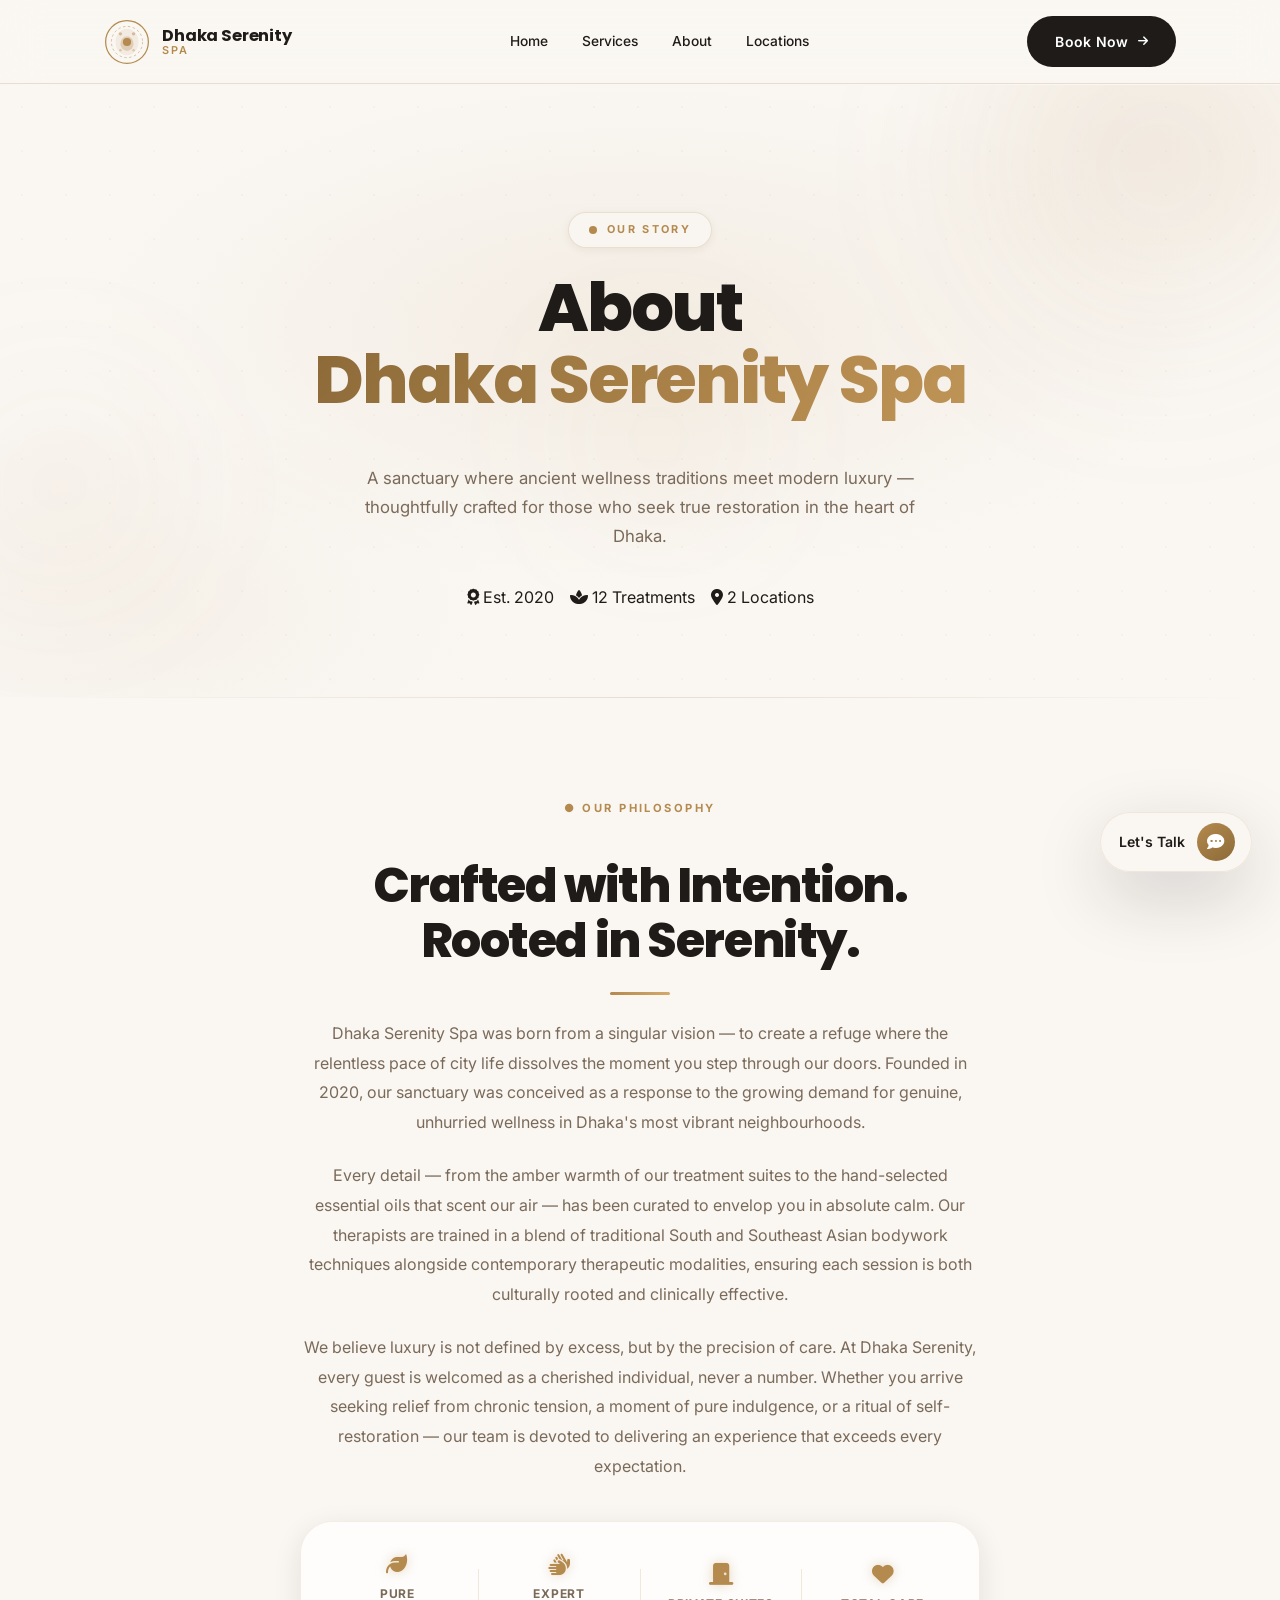
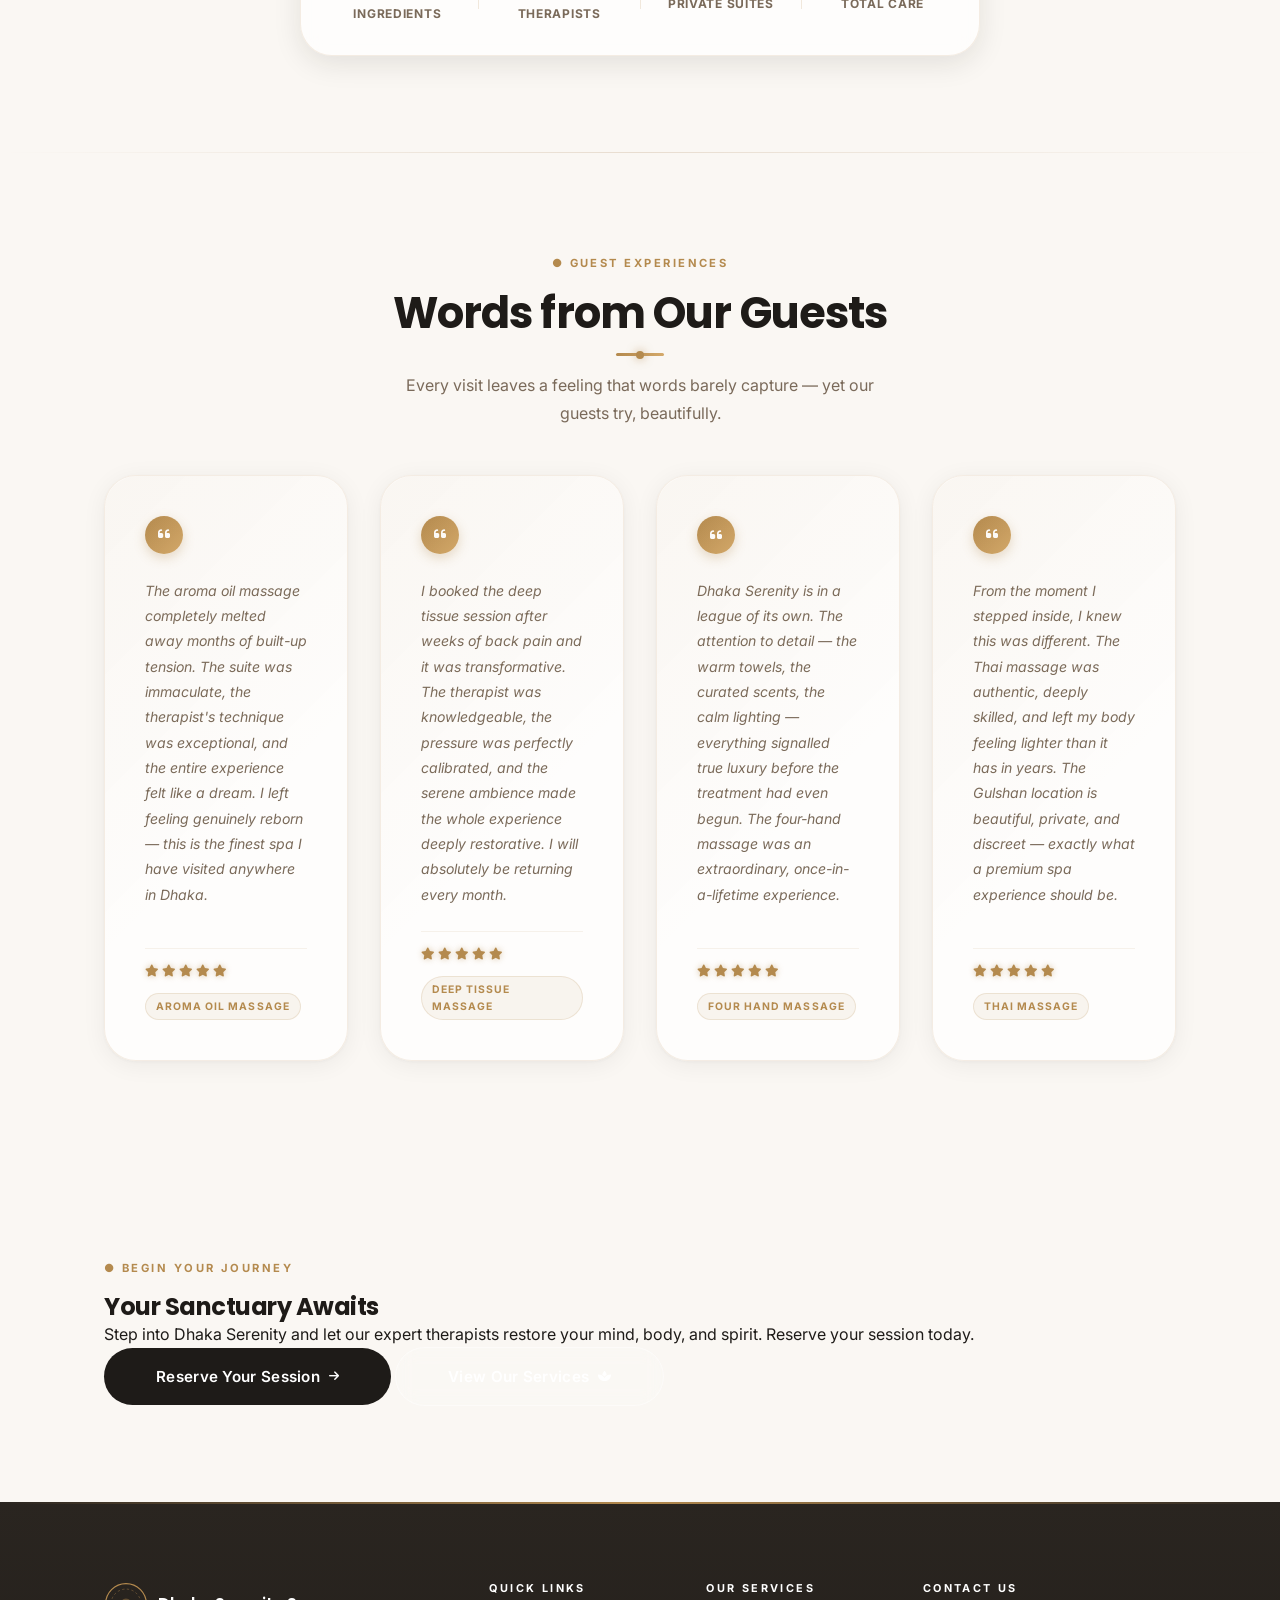
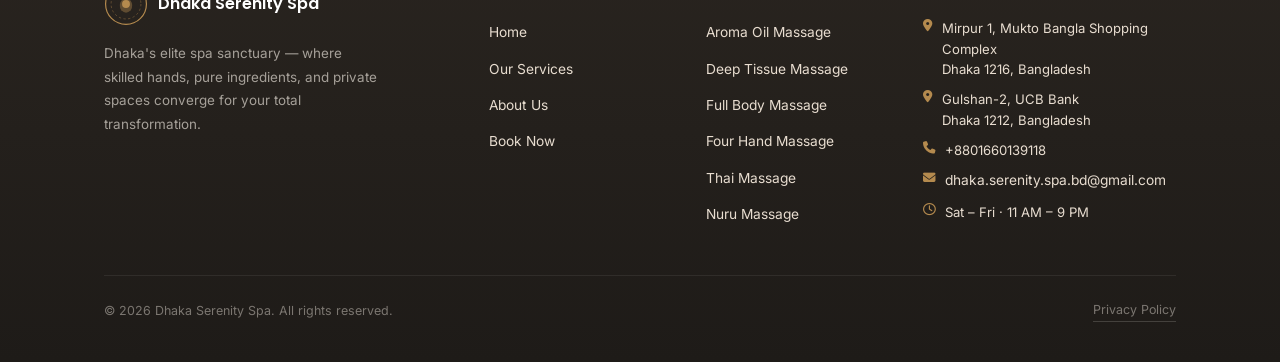
==== commit 4890f300: "Update about.html" ====
--- a/about.html
+++ b/about.html
@@ -351,7 +351,7 @@
             <li><i class="fa-solid fa-location-dot fc-icon" style="opacity:0"></i> Dhaka 1212, Bangladesh</li>
             <li><i class="fa-solid fa-phone fc-icon"></i> +8801660139118</li>
             <li><i class="fa-solid fa-envelope fc-icon"></i>
-              <a href="mailto:dhakaserenityspa43@gmail.com" class="footer-link footer-email">dhakaserenityspa43@gmail.com</a>
+              <a href="mailto:dhakaserenityspa43@gmail.com" class="footer-link footer-email">dhaka.serenity.spa.bd@gmail.com</a>
             </li>
             <li><i class="fa-regular fa-clock fc-icon"></i> Sat – Fri · 11 AM – 9 PM</li>
           </ul>
--- a/about.css
+++ b/about.css
@@ -1,6 +1,419 @@
-body{
-  display: flex;
+/* ================================================================
+   DHAKA SERENITY SPA — ABOUT PAGE STYLESHEET
+   Extends: styles.css (master)
+   Fonts / Variables / Animations inherited from root
+   ================================================================ */
+
+
+/* ================================================================
+   1. ABOUT HERO
+   ================================================================ */
+.abt-hero {
+  min-height: 68vh;
+  background:
+    radial-gradient(ellipse 70% 65% at 50% 40%, rgba(180,138,78,0.10) 0%, transparent 65%),
+    radial-gradient(ellipse 45% 55% at 12% 85%, rgba(180,138,78,0.06) 0%, transparent 60%),
+    radial-gradient(ellipse 38% 42% at 88% 10%, rgba(180,138,78,0.05) 0%, transparent 55%),
+    var(--color-cream);
+  display: flex;
+  align-items: center;
   justify-content: center;
-  align-items: center;
-  height: 100vh;
-}+  position: relative;
+  overflow: hidden;
+  padding: 120px var(--section-px) 80px;
+  text-align: center;
+}
+
+.abt-hero::before {
+  content: '';
+  position: absolute;
+  inset: 0;
+  background-image: radial-gradient(circle, rgba(180,138,78,0.09) 1px, transparent 1px);
+  background-size: 44px 44px;
+  pointer-events: none;
+  opacity: 0.65;
+}
+
+/* Orbs */
+.abt-hero-orb {
+  position: absolute;
+  border-radius: 50%;
+  pointer-events: none;
+  filter: blur(72px);
+  will-change: transform;
+}
+.abt-orb-1 {
+  width: 520px; height: 520px;
+  background: radial-gradient(circle, rgba(180,138,78,0.10) 0%, transparent 70%);
+  top: -180px; right: -140px;
+  animation: abtOrbDrift1 16s ease-in-out infinite;
+}
+.abt-orb-2 {
+  width: 300px; height: 300px;
+  background: radial-gradient(circle, rgba(180,138,78,0.07) 0%, transparent 70%);
+  bottom: 60px; left: -90px;
+  animation: abtOrbDrift2 20s ease-in-out infinite;
+}
+.abt-orb-3 {
+  width: 240px; height: 240px;
+  background: radial-gradient(circle, rgba(212,169,106,0.07) 0%, transparent 70%);
+  top: 38%; left: 42%;
+  animation: abtOrbDrift3 24s ease-in-out infinite;
+}
+@keyframes abtOrbDrift1 {
+  0%, 100% { transform: translate(0,0) scale(1); }
+  33%       { transform: translate(-45px, 30px) scale(1.06); }
+  66%       { transform: translate(20px, -20px) scale(0.96); }
+}
+@keyframes abtOrbDrift2 {
+  0%, 100% { transform: translate(0,0); }
+  50%       { transform: translate(32px, -46px); }
+}
+@keyframes abtOrbDrift3 {
+  0%, 100% { transform: translate(0,0) scale(1); }
+  50%       { transform: translate(-22px, 22px) scale(1.12); }
+}
+
+/* Hero inner layout */
+.abt-hero-inner {
+  position: relative;
+  z-index: 2;
+  max-width: 760px;
+  margin: 0 auto;
+  display: flex;
+  flex-direction: column;
+  align-items: center;
+  gap: var(--sp-3);
+}
+
+/* Badge — reuses .svc-hero-badge pattern */
+.abt-hero-badge {
+  display: inline-flex;
+  align-items: center;
+  gap: 10px;
+  background: rgba(250,247,243,0.85);
+  backdrop-filter: blur(12px);
+  border: 1px solid rgba(180,138,78,0.22);
+  border-radius: var(--radius-pill);
+  padding: 8px 20px;
+  font-family: var(--font-body);
+  font-size: 0.68rem;
+  font-weight: 700;
+  letter-spacing: 0.22em;
+  color: var(--color-gold);
+  text-transform: uppercase;
+  box-shadow: var(--shadow-sm);
+}
+
+/* Hero heading */
+.abt-hero-h1 {
+  font-family: var(--font-display);
+  font-size: clamp(2.4rem, 6vw, 4.2rem);
+  font-weight: 800;
+  line-height: 1.07;
+  color: var(--color-dark);
+  letter-spacing: -0.03em;
+  margin-bottom: 0;
+}
+
+/* Sub paragraph */
+.abt-hero-sub {
+  font-family: var(--font-body);
+  font-size: 1.05rem;
+  color: var(--color-text-muted);
+  max-width: 560px;
+  line-height: 1.75;
+  margin: 0;
+}
+
+/* Pills row */
+.abt-hero-pills {
+  display: flex;
+  gap: var(--sp-2);
+  flex-wrap: wrap;
+  justify-content: center;
+  margin-top: var(--sp-1);
+}
+
+
+/* ================================================================
+   2. STORY SECTION
+   ================================================================ */
+.abt-story-section {
+  background-color: var(--color-cream);
+  position: relative;
+}
+
+.abt-story-section::before {
+  content: '';
+  position: absolute;
+  top: 0; left: 0; right: 0;
+  height: 1px;
+  background: linear-gradient(90deg, transparent, var(--color-cream-3), transparent);
+}
+
+.abt-story-inner {
+  max-width: 780px;
+  margin: 0 auto;
+  text-align: center;
+  display: flex;
+  flex-direction: column;
+  align-items: center;
+  gap: var(--sp-3);
+}
+
+.abt-story-label {
+  margin-bottom: 0;
+}
+
+.abt-story-title {
+  font-family: var(--font-display);
+  font-size: clamp(1.9rem, 4vw, 3rem);
+  font-weight: 800;
+  color: var(--color-dark);
+  letter-spacing: -0.03em;
+  line-height: 1.15;
+  margin: 0;
+}
+
+/* Gold divider bar */
+.abt-story-gold-line {
+  width: 60px;
+  height: 3px;
+  border-radius: 3px;
+  background: linear-gradient(90deg, var(--color-gold), var(--color-gold-light));
+  animation: dividerGlow 3s ease-in-out infinite alternate;
+}
+@keyframes dividerGlow {
+  from { opacity: 0.5; }
+  to   { opacity: 1; }
+}
+
+.abt-story-p {
+  font-family: var(--font-body);
+  font-size: 1rem;
+  color: var(--color-text-muted);
+  line-height: 1.85;
+  max-width: 680px;
+  margin: 0;
+  text-align: center;
+}
+
+/* Four-pillar row */
+.abt-story-pillars {
+  display: flex;
+  align-items: center;
+  gap: var(--sp-3);
+  flex-wrap: wrap;
+  justify-content: center;
+  padding: var(--sp-4) var(--sp-5);
+  background: rgba(255,255,255,0.70);
+  backdrop-filter: blur(12px);
+  border: 1px solid rgba(180,138,78,0.14);
+  border-radius: var(--radius-xl);
+  box-shadow: var(--shadow-md);
+  margin-top: var(--sp-2);
+  width: 100%;
+  max-width: 680px;
+}
+
+.abt-pillar {
+  display: flex;
+  flex-direction: column;
+  align-items: center;
+  gap: 8px;
+  flex: 1;
+  min-width: 90px;
+}
+
+.abt-pillar-icon {
+  font-size: 1.35rem;
+  color: var(--color-gold);
+  filter: drop-shadow(0 0 6px rgba(180,138,78,0.35));
+}
+
+.abt-pillar-label {
+  font-family: var(--font-body);
+  font-size: 0.75rem;
+  font-weight: 700;
+  letter-spacing: 0.06em;
+  color: var(--color-text-muted);
+  text-transform: uppercase;
+  text-align: center;
+}
+
+.abt-pillar-sep {
+  width: 1px;
+  height: 40px;
+  background: rgba(180,138,78,0.18);
+  flex-shrink: 0;
+}
+
+
+/* ================================================================
+   3. REVIEWS SECTION
+   ================================================================ */
+.abt-reviews-section {
+  background: var(--color-cream);
+  position: relative;
+}
+
+.abt-reviews-section::before {
+  content: '';
+  position: absolute;
+  top: 0; left: 0; right: 0;
+  height: 1px;
+  background: linear-gradient(90deg, transparent, var(--color-cream-3), transparent);
+}
+
+/* 4-column grid */
+.abt-reviews-grid {
+  display: grid;
+  grid-template-columns: repeat(4, 1fr);
+  gap: var(--sp-4);
+  margin-top: var(--sp-6);
+}
+
+/* Review card */
+.abt-review-card {
+  background: rgba(255,255,255,0.72);
+  backdrop-filter: blur(14px);
+  -webkit-backdrop-filter: blur(14px);
+  border: 1px solid rgba(180,138,78,0.14);
+  border-radius: var(--radius-xl);
+  padding: var(--sp-5);
+  display: flex;
+  flex-direction: column;
+  gap: var(--sp-3);
+  position: relative;
+  transition:
+    transform var(--t-mid) var(--ease-spring),
+    box-shadow var(--t-mid);
+  box-shadow: 0 4px 24px rgba(0,0,0,0.06), 0 1px 4px rgba(0,0,0,0.04);
+}
+
+.abt-review-card::before {
+  content: '';
+  position: absolute;
+  inset: 0;
+  border-radius: inherit;
+  background: linear-gradient(135deg, rgba(180,138,78,0.06) 0%, transparent 60%);
+  pointer-events: none;
+}
+
+.abt-review-card:hover {
+  transform: translateY(-6px);
+  box-shadow:
+    0 20px 48px rgba(0,0,0,0.10),
+    0 4px 16px rgba(180,138,78,0.12),
+    0 0 0 1px rgba(180,138,78,0.18);
+}
+
+/* Quote icon */
+.abt-review-quote-mark {
+  width: 38px;
+  height: 38px;
+  border-radius: 50%;
+  background: linear-gradient(135deg, var(--color-gold), var(--color-gold-light));
+  display: flex;
+  align-items: center;
+  justify-content: center;
+  flex-shrink: 0;
+  box-shadow: 0 4px 12px rgba(180,138,78,0.30);
+}
+
+.abt-review-quote-mark i {
+  color: #fff;
+  font-size: 0.85rem;
+}
+
+/* Review text */
+.abt-review-text {
+  font-family: var(--font-body);
+  font-size: 0.88rem;
+  color: var(--color-text-muted);
+  line-height: 1.80;
+  flex: 1;
+  margin: 0;
+  font-style: italic;
+}
+
+/* Footer row */
+.abt-review-footer {
+  display: flex;
+  align-items: center;
+  justify-content: space-between;
+  gap: var(--sp-2);
+  flex-wrap: wrap;
+  border-top: 1px solid rgba(180,138,78,0.10);
+  padding-top: var(--sp-2);
+  margin-top: auto;
+}
+
+.abt-review-stars {
+  display: flex;
+  gap: 3px;
+}
+
+.abt-review-stars i {
+  color: var(--color-gold);
+  font-size: 0.75rem;
+  filter: drop-shadow(0 0 3px rgba(180,138,78,0.45));
+}
+
+.abt-review-tag {
+  font-family: var(--font-body);
+  font-size: 0.65rem;
+  font-weight: 700;
+  letter-spacing: 0.10em;
+  text-transform: uppercase;
+  color: var(--color-gold);
+  background: rgba(180,138,78,0.08);
+  border: 1px solid rgba(180,138,78,0.18);
+  border-radius: var(--radius-pill);
+  padding: 4px 10px;
+}
+
+
+/* ================================================================
+   4. RESPONSIVE
+   ================================================================ */
+@media (max-width: 1200px) {
+  .abt-reviews-grid {
+    grid-template-columns: repeat(2, 1fr);
+  }
+}
+
+@media (max-width: 1024px) {
+  .abt-reviews-grid {
+    grid-template-columns: repeat(2, 1fr);
+  }
+}
+
+@media (max-width: 768px) {
+  .abt-hero {
+    padding: 100px var(--section-px) 60px;
+    min-height: 55vh;
+  }
+  .abt-hero-h1 {
+    font-size: clamp(2rem, 9vw, 3rem);
+  }
+  .abt-story-pillars {
+    gap: var(--sp-2);
+    padding: var(--sp-3) var(--sp-4);
+  }
+  .abt-pillar-sep {
+    display: none;
+  }
+  .abt-reviews-grid {
+    grid-template-columns: 1fr;
+    gap: var(--sp-3);
+  }
+}
+
+@media (max-width: 480px) {
+  .abt-hero-h1 { font-size: clamp(1.8rem, 9vw, 2.6rem); }
+  .abt-hero-pills { gap: var(--sp-1); }
+  .abt-story-pillars { flex-direction: column; align-items: center; }
+  .abt-pillar-sep { display: none; }
+}
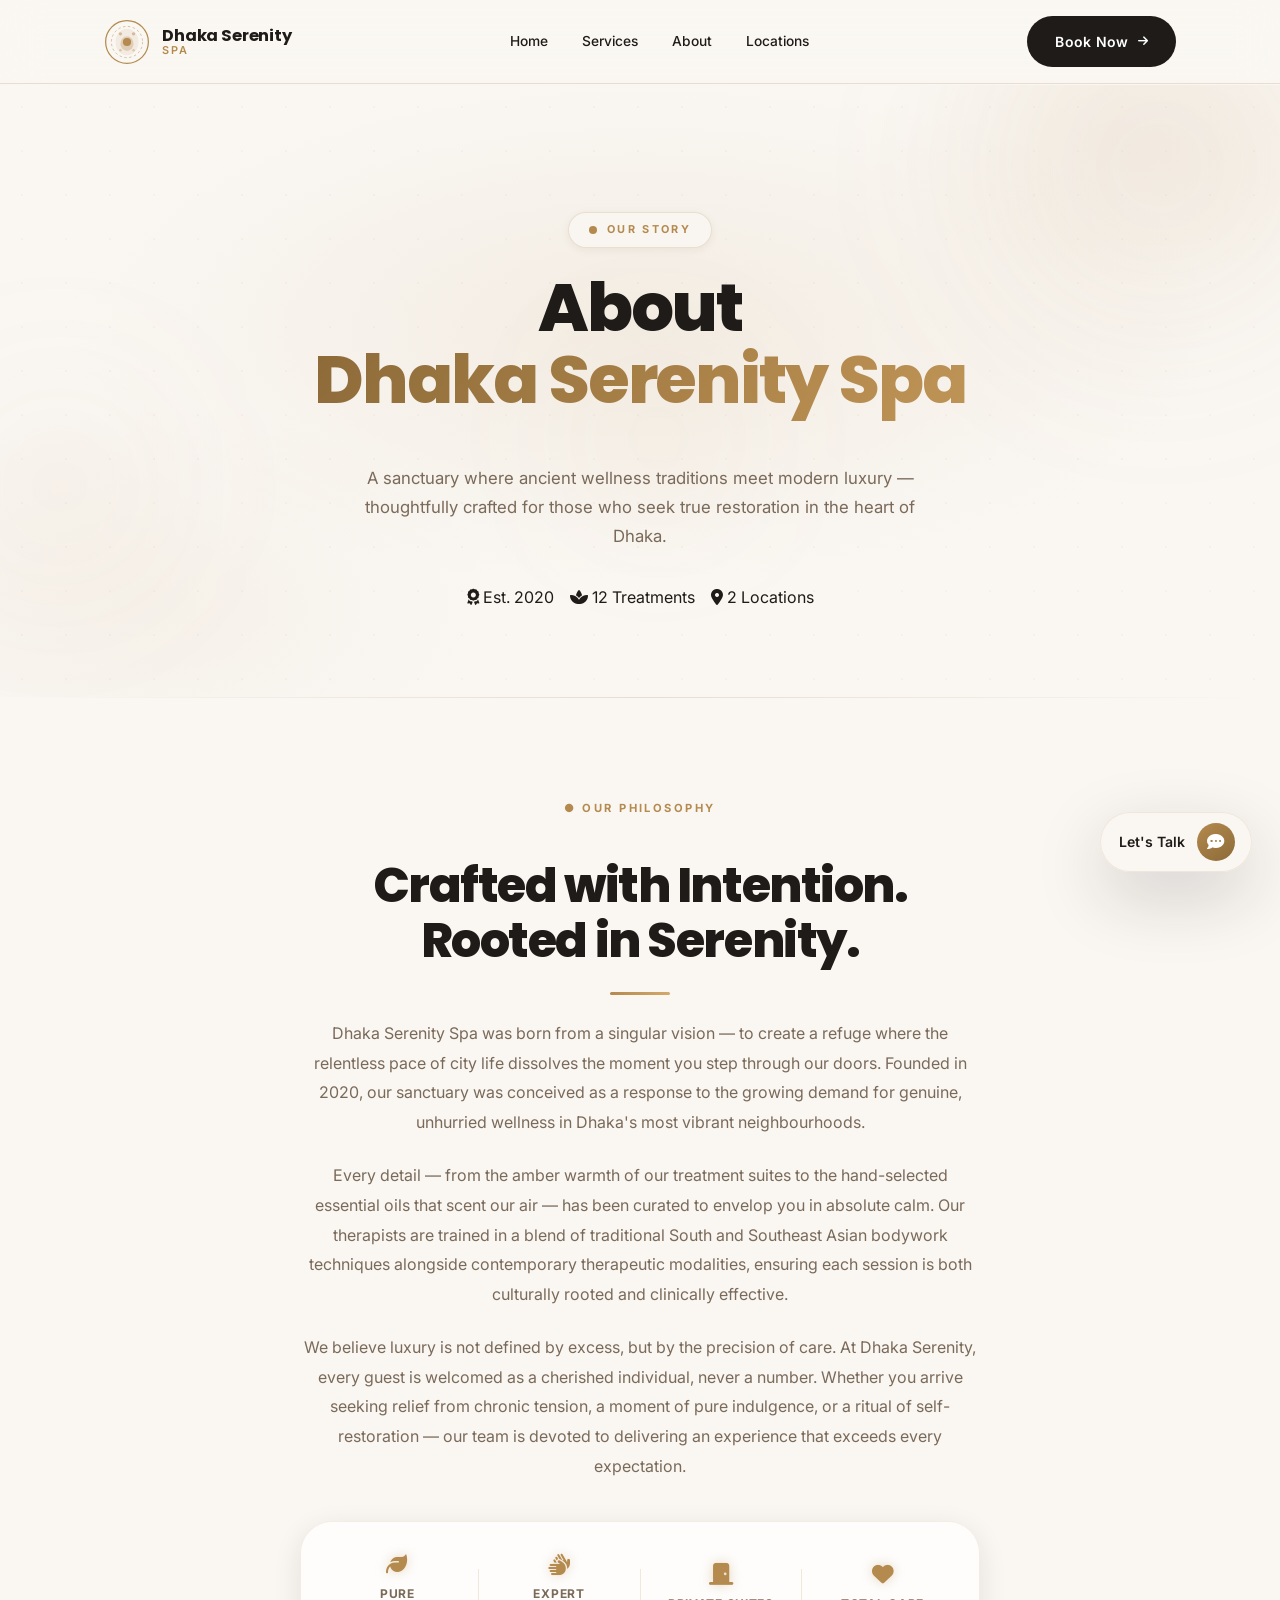
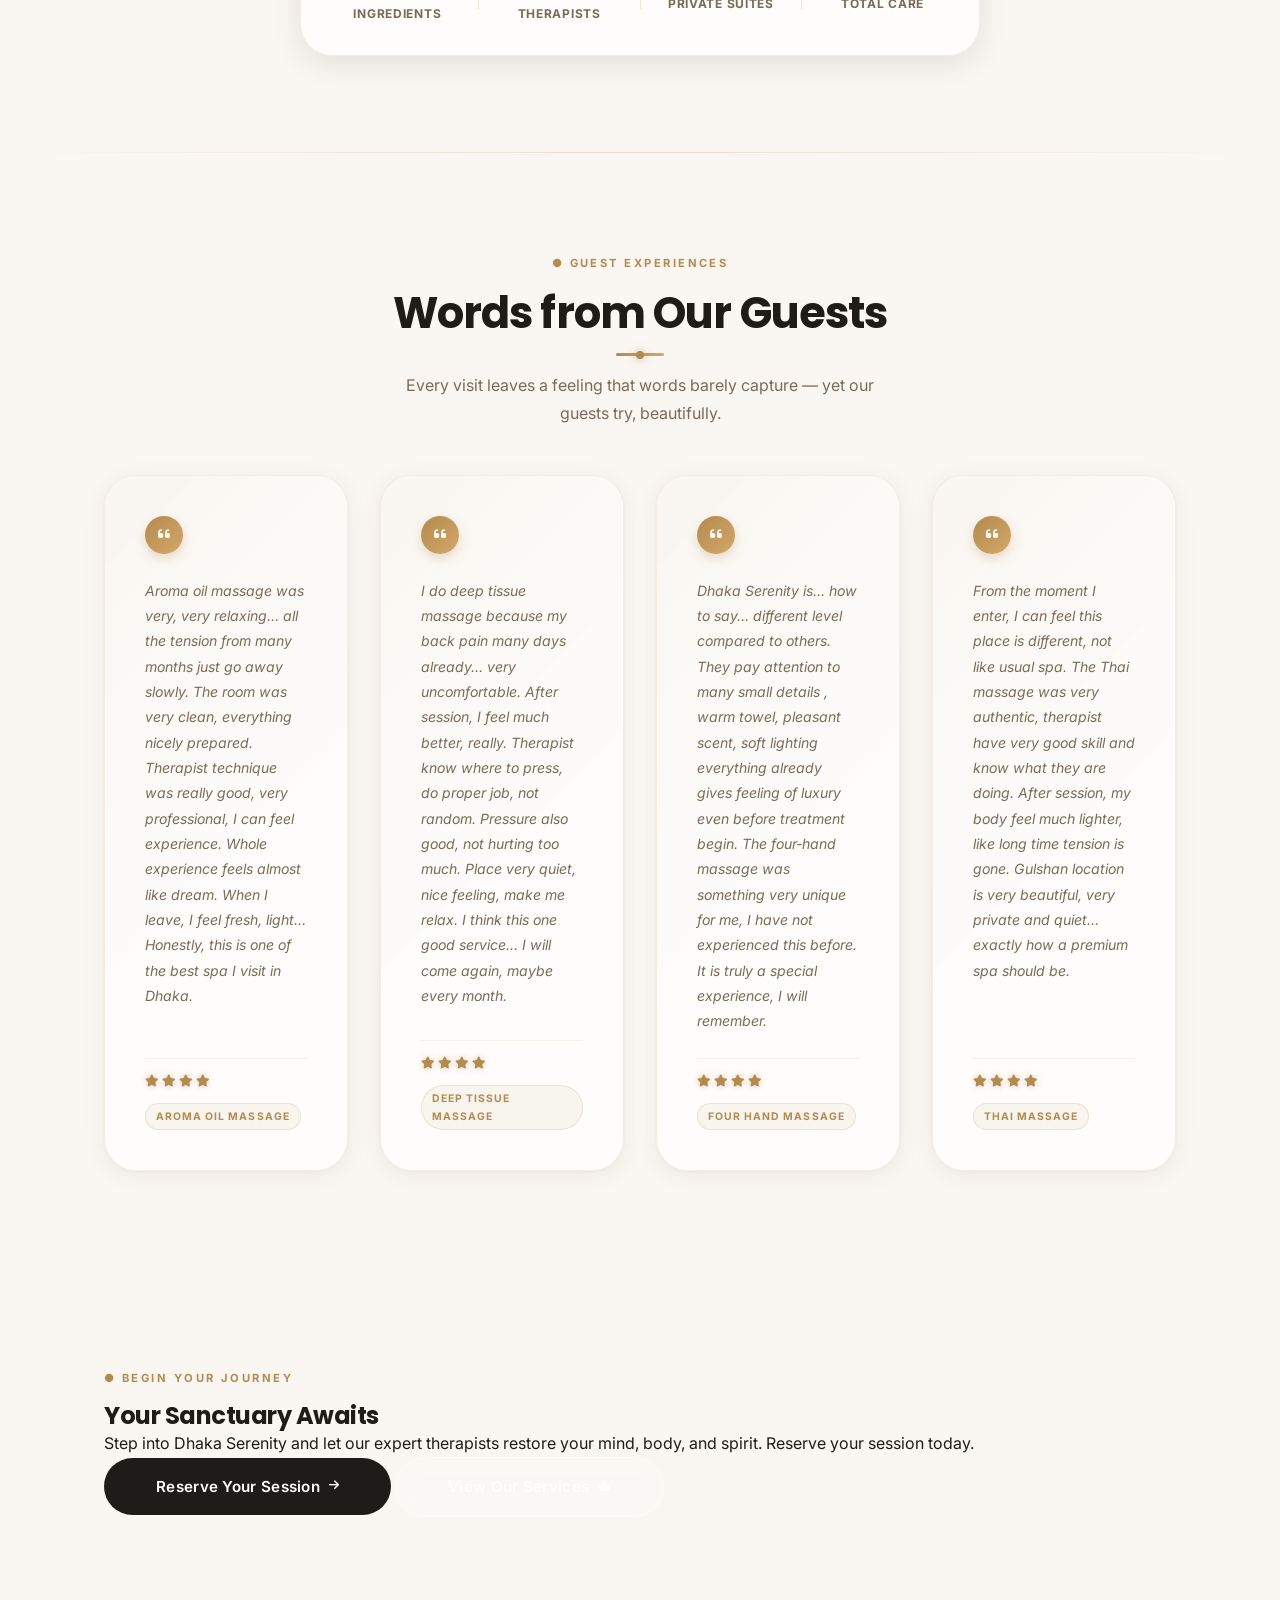
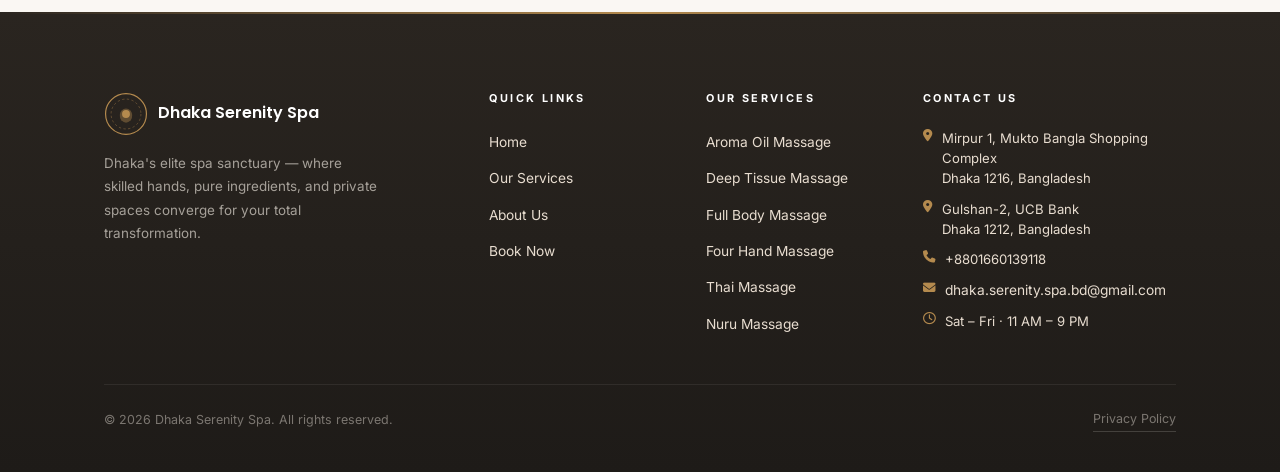
==== commit 1ae11625: "Update about.html" ====
--- a/about.html
+++ b/about.html
@@ -44,9 +44,9 @@
 
       <nav class="nav-links" id="nav-links" aria-label="Primary navigation">
         <span class="nav-pill-highlight" id="nav-pill"></span>
-        <a href="index.html"         class="nav-link" data-nav>Home</a>
-        <a href="services.html"      class="nav-link" data-nav>Services</a>
-        <a href="about.html"         class="nav-link active" data-nav>About</a>
+        <a href="index.html"          class="nav-link" data-nav>Home</a>
+        <a href="services.html"       class="nav-link" data-nav>Services</a>
+        <a href="about.html"          class="nav-link active" data-nav>About</a>
         <a href="index.html#location" class="nav-link" data-nav>Locations</a>
       </nav>
 
@@ -192,11 +192,10 @@
             <i class="fa-solid fa-quote-left"></i>
           </div>
           <p class="abt-review-text">
-            The aroma oil massage completely melted away months of built-up tension. The suite was immaculate, the therapist's technique was exceptional, and the entire experience felt like a dream. I left feeling genuinely reborn — this is the finest spa I have visited anywhere in Dhaka.
+           Aroma oil massage was very, very relaxing… all the tension from many months just go away slowly. The room was very clean, everything nicely prepared. Therapist technique was really good, very professional, I can feel experience. Whole experience feels almost like dream. When I leave, I feel fresh, light…Honestly, this is one of the best spa I visit in Dhaka.
           </p>
           <div class="abt-review-footer">
             <div class="abt-review-stars">
-              <i class="fa-solid fa-star"></i>
               <i class="fa-solid fa-star"></i>
               <i class="fa-solid fa-star"></i>
               <i class="fa-solid fa-star"></i>
@@ -212,15 +211,14 @@
             <i class="fa-solid fa-quote-left"></i>
           </div>
           <p class="abt-review-text">
-            I booked the deep tissue session after weeks of back pain and it was transformative. The therapist was knowledgeable, the pressure was perfectly calibrated, and the serene ambience made the whole experience deeply restorative. I will absolutely be returning every month.
-          </p>
+           I do deep tissue massage because my back pain many days already… very uncomfortable. After session, I feel much better, really. Therapist know where to press, do proper job, not random. Pressure also good, not hurting too much. Place very quiet, nice feeling, make me relax. I think this one good service… I will come again, maybe every month.</p>
           <div class="abt-review-footer">
             <div class="abt-review-stars">
               <i class="fa-solid fa-star"></i>
               <i class="fa-solid fa-star"></i>
               <i class="fa-solid fa-star"></i>
               <i class="fa-solid fa-star"></i>
-              <i class="fa-solid fa-star"></i>
+              
             </div>
             <span class="abt-review-tag">Deep Tissue Massage</span>
           </div>
@@ -232,15 +230,14 @@
             <i class="fa-solid fa-quote-left"></i>
           </div>
           <p class="abt-review-text">
-            Dhaka Serenity is in a league of its own. The attention to detail — the warm towels, the curated scents, the calm lighting — everything signalled true luxury before the treatment had even begun. The four-hand massage was an extraordinary, once-in-a-lifetime experience.
-          </p>
+           Dhaka Serenity is… how to say… different level compared to others. They pay attention to many small details , warm towel, pleasant scent, soft lighting everything already gives feeling of luxury even before treatment begin. The four-hand massage was something very unique for me, I have not experienced this before. It is truly a special experience, I will remember.</p>
           <div class="abt-review-footer">
             <div class="abt-review-stars">
               <i class="fa-solid fa-star"></i>
               <i class="fa-solid fa-star"></i>
               <i class="fa-solid fa-star"></i>
               <i class="fa-solid fa-star"></i>
-              <i class="fa-solid fa-star"></i>
+             
             </div>
             <span class="abt-review-tag">Four Hand Massage</span>
           </div>
@@ -252,15 +249,14 @@
             <i class="fa-solid fa-quote-left"></i>
           </div>
           <p class="abt-review-text">
-            From the moment I stepped inside, I knew this was different. The Thai massage was authentic, deeply skilled, and left my body feeling lighter than it has in years. The Gulshan location is beautiful, private, and discreet — exactly what a premium spa experience should be.
-          </p>
+            From the moment I enter, I can feel this place is different, not like usual spa. The Thai massage was very authentic, therapist have very good skill and know what they are doing. After session, my body feel much lighter, like long time tension is gone. Gulshan location is very beautiful, very private and quiet… exactly how a premium spa should be.</p>
           <div class="abt-review-footer">
             <div class="abt-review-stars">
               <i class="fa-solid fa-star"></i>
               <i class="fa-solid fa-star"></i>
               <i class="fa-solid fa-star"></i>
               <i class="fa-solid fa-star"></i>
-              <i class="fa-solid fa-star"></i>
+              
             </div>
             <span class="abt-review-tag">Thai Massage</span>
           </div>
--- a/styles.css
+++ b/styles.css
@@ -1315,15 +1315,19 @@
   box-shadow: var(--shadow-xl), 0 0 60px rgba(180,138,78,0.14);
 }
 
-.card-img-wrap { position: relative; overflow: hidden; }
-
-.card-img {
-  width: 100%; height: 250px;
+.card-img-wrap img {
+  transition: transform 0.4s ease;
+}
+
+.card-img-wrap {
   position: relative;
-  overflow: hidden;
-  transition: transform 0.6s var(--ease-expo);
-}
-.service-card:hover .card-img { transform: scale(1.05); }
+  overflow: hidden;  
+  transform: translateZ(0);
+}
+
+.service-card:hover .card-img-wrap img {
+  transform: scale(1.08);
+}
 
 .card-img-a {
   background: linear-gradient(145deg, #f0e4d0, #d8c0a0);
@@ -1482,7 +1486,7 @@
 }
 
 .feature-card {
-  background: var(--color-white);
+  background: var(-color-white);
   border-radius: var(--radius-lg);
   padding: var(--sp-4) var(--sp-3);
   display: flex;
@@ -1490,8 +1494,7 @@
   align-items: center;
   text-align: center;
   gap: var(--sp-2);
-  box-shadow: var(--shadow-sm);
-  border: 1px solid rgba(180,138,78,0.08);
+  border: 1px solid rgba(0,0,0,0.15);
   transition:
     transform    0.4s var(--ease-expo),
     box-shadow   0.4s var(--ease-smooth),
@@ -1549,16 +1552,30 @@
 
 .feature-title {
   font-family: var(--font-display);
-  font-size: 0.98rem;
-  font-weight: 600;
-  color: var(--color-dark);
+  font-size: 1.1rem;
+  font-weight: 700;
+  color: black;
   letter-spacing: -0.01em;
 }
 .feature-body {
   font-family: var(--font-body);
   font-size: 0.83rem;
-  color: var(--color-text-muted);
+  color: black;
   line-height: 1.65;
+  font-weight:500;
+}
+
+.feature-card img {
+  position: absolute;
+  opacity: 0.5;
+  width: 100%;
+  height: 100%;
+  top: 0;
+  left: 0;
+  object-fit: cover;
+  
+  pointer-events: none;
+  z-index: -1;
 }
 
 /* CTA Banners */
@@ -2090,20 +2107,7 @@
 /* ================================================================
    16. MEDIA QUERIES
    ================================================================ */
-@media (max-width: 550px){
-    .price-pill{
-        width: 78px;
-        border-radius: 15px;
-        text-align: center;
-        padding: 8px 0px;
-    }
-}
-@media (min-width: 551px){
-    .price-pill{
-        border-radius: var(--radius-pill);
-        padding: 6px 12px;
-    }
-}
+
 
 @media (max-width: 1024px) {
   .nav-links, .nav-cta { display: none; }
@@ -2234,32 +2238,90 @@
 }
 
 /* PRICE PILLS */
-.acc-prices {
-  display: flex;
-  align-items: center;
-  flex-wrap: wrap;
-  gap: 8px;
-  margin-bottom: 10px;
-}
-
-.price-pill {
-  background: var(--color-cream-2);
-  border: 1px solid rgba(180,138,78,0.25);
-  
-  font-size: 0.78rem;
-  font-weight: 600;
-  color: var(--color-gold-dim);
-}
-
-.divider {
-  width: 1px;
-  height: 14px;
-  background: rgba(0,0,0,0.2);
-}
 
 .acc-benefit {
   font-size: 0.82rem;
   color: var(--color-text-muted);
+}
+
+/* ================================================================
+   ACCORDION — LOCATION GRID (NEW TWO-BOX DESIGN)
+   ================================================================ */
+
+
+
+/* EACH BOX */
+.acc-loc-box {
+  display:grid;
+  grid-template-columns: 100px 1fr;
+  width:fit-content;
+  background: rgba(250, 247, 243, 0.6);
+  border: 1px solid var(--color-gold);
+  border-radius: 30px;
+  margin-bottom:12px;
+  padding: 16px 18px;
+}
+
+/* LOCATION PILL */
+
+
+.acc-loc-icon {
+  color: var(--color-gold);
+  font-size: 0.82rem;
+}
+
+.acc-loc-name {
+  font-size: 0.75rem;
+  font-weight: 700;
+  letter-spacing: 0.06em;
+  color: var(--color-gold-dim);
+}
+
+
+
+
+
+/* PRICE TEXT */
+.acc-prices{
+  display:flex;
+  column-gap: 3px;
+  row-gap:10px;
+  flex-wrap:wrap;
+}
+
+.price-pill {
+    background: var(--color-gold-glow);
+    border: 1px solid rgba(180, 138, 78, 0.25);
+    border-radius: var(--radius-pill);
+    padding: 7px 16px;
+    font-family: var(--font-body);
+    color: var(--color-gold-dim);
+    font-size: 0.78rem;
+    font-weight: 600;
+    text-align: center;
+}
+
+@media (max-width: 689px){
+  .price-pill{
+    width:80px;
+    border-radius: 15px;
+    padding: 5px 0px;
+  }
+  .acc-loc-box {
+    border-radius: 25px;
+  }
+}
+
+@media (max-width: 493px){
+  .acc-loc-box {
+    grid-template-columns: 100px 170px;
+  }
+}
+
+@media (max-width: 400px){
+  .acc-loc-box {
+    grid-template-columns: 100px 80px;
+  }
 }
 
 /* ================================================================
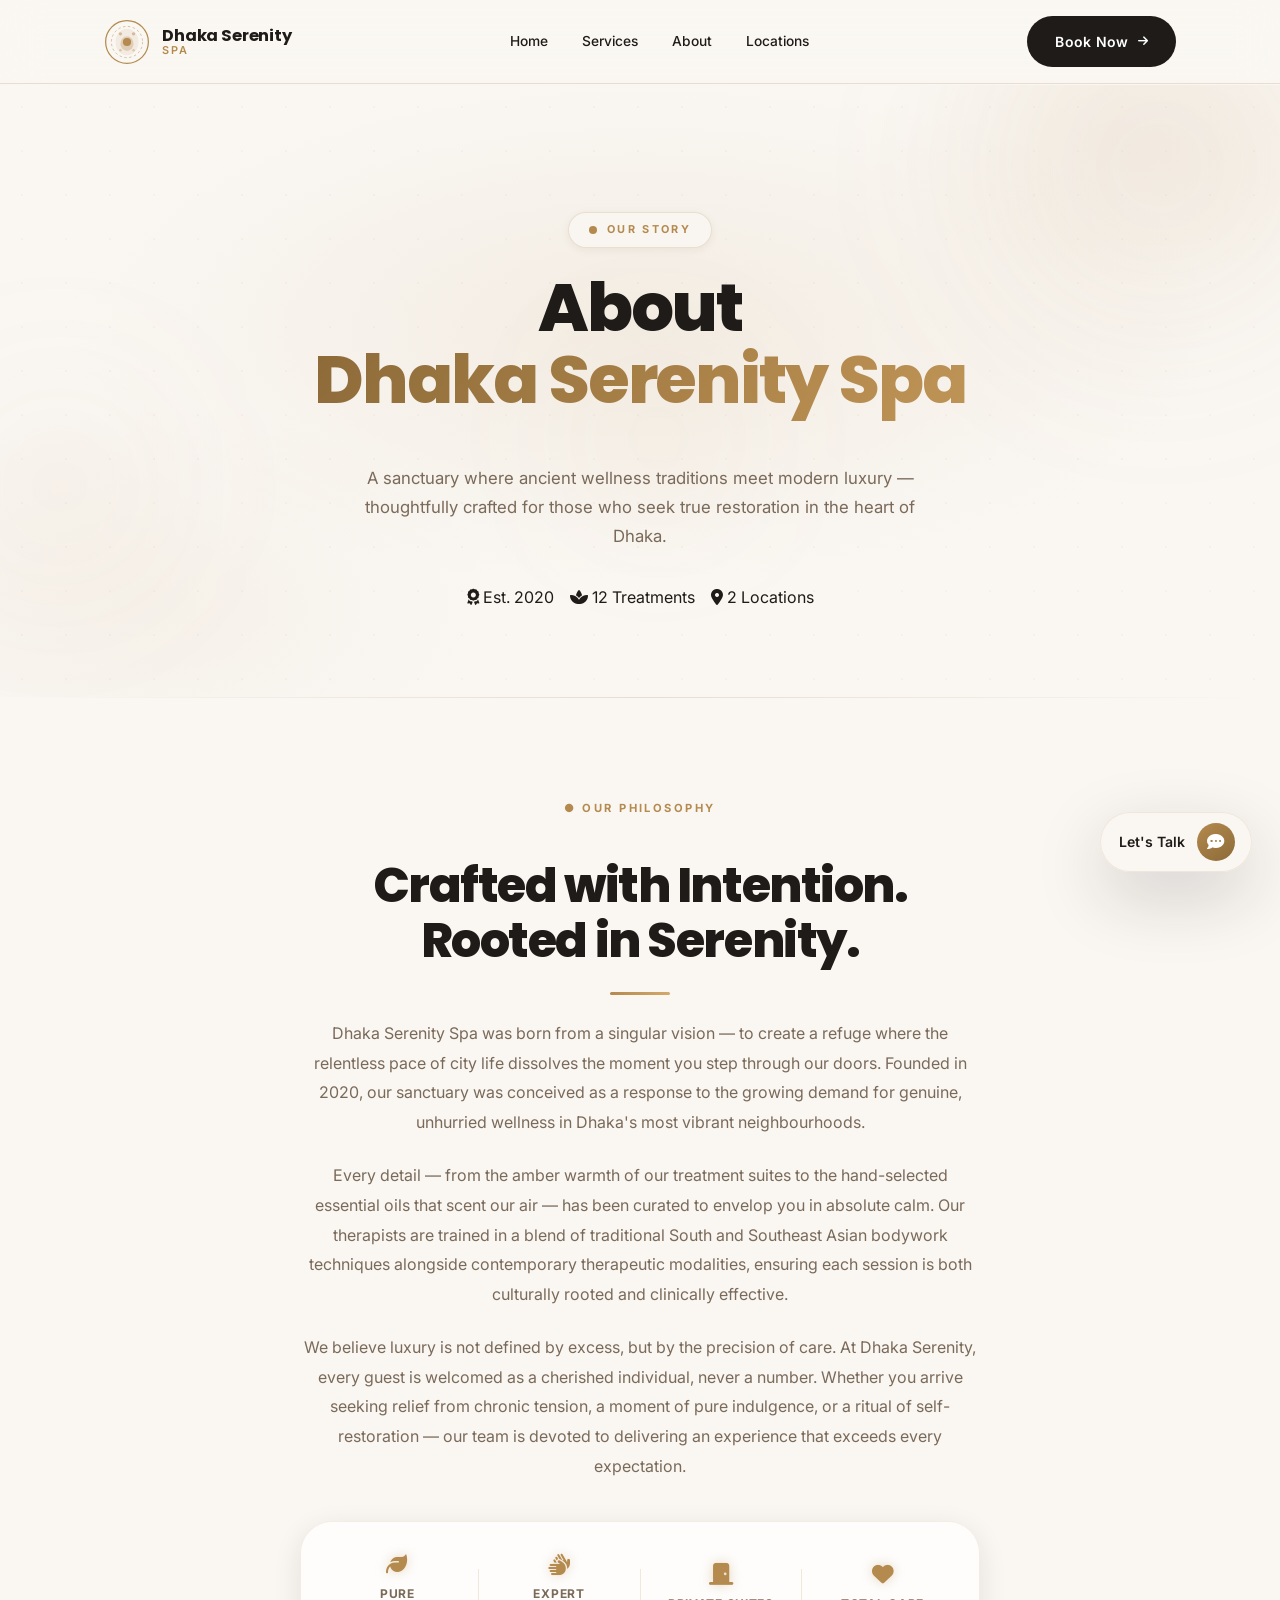
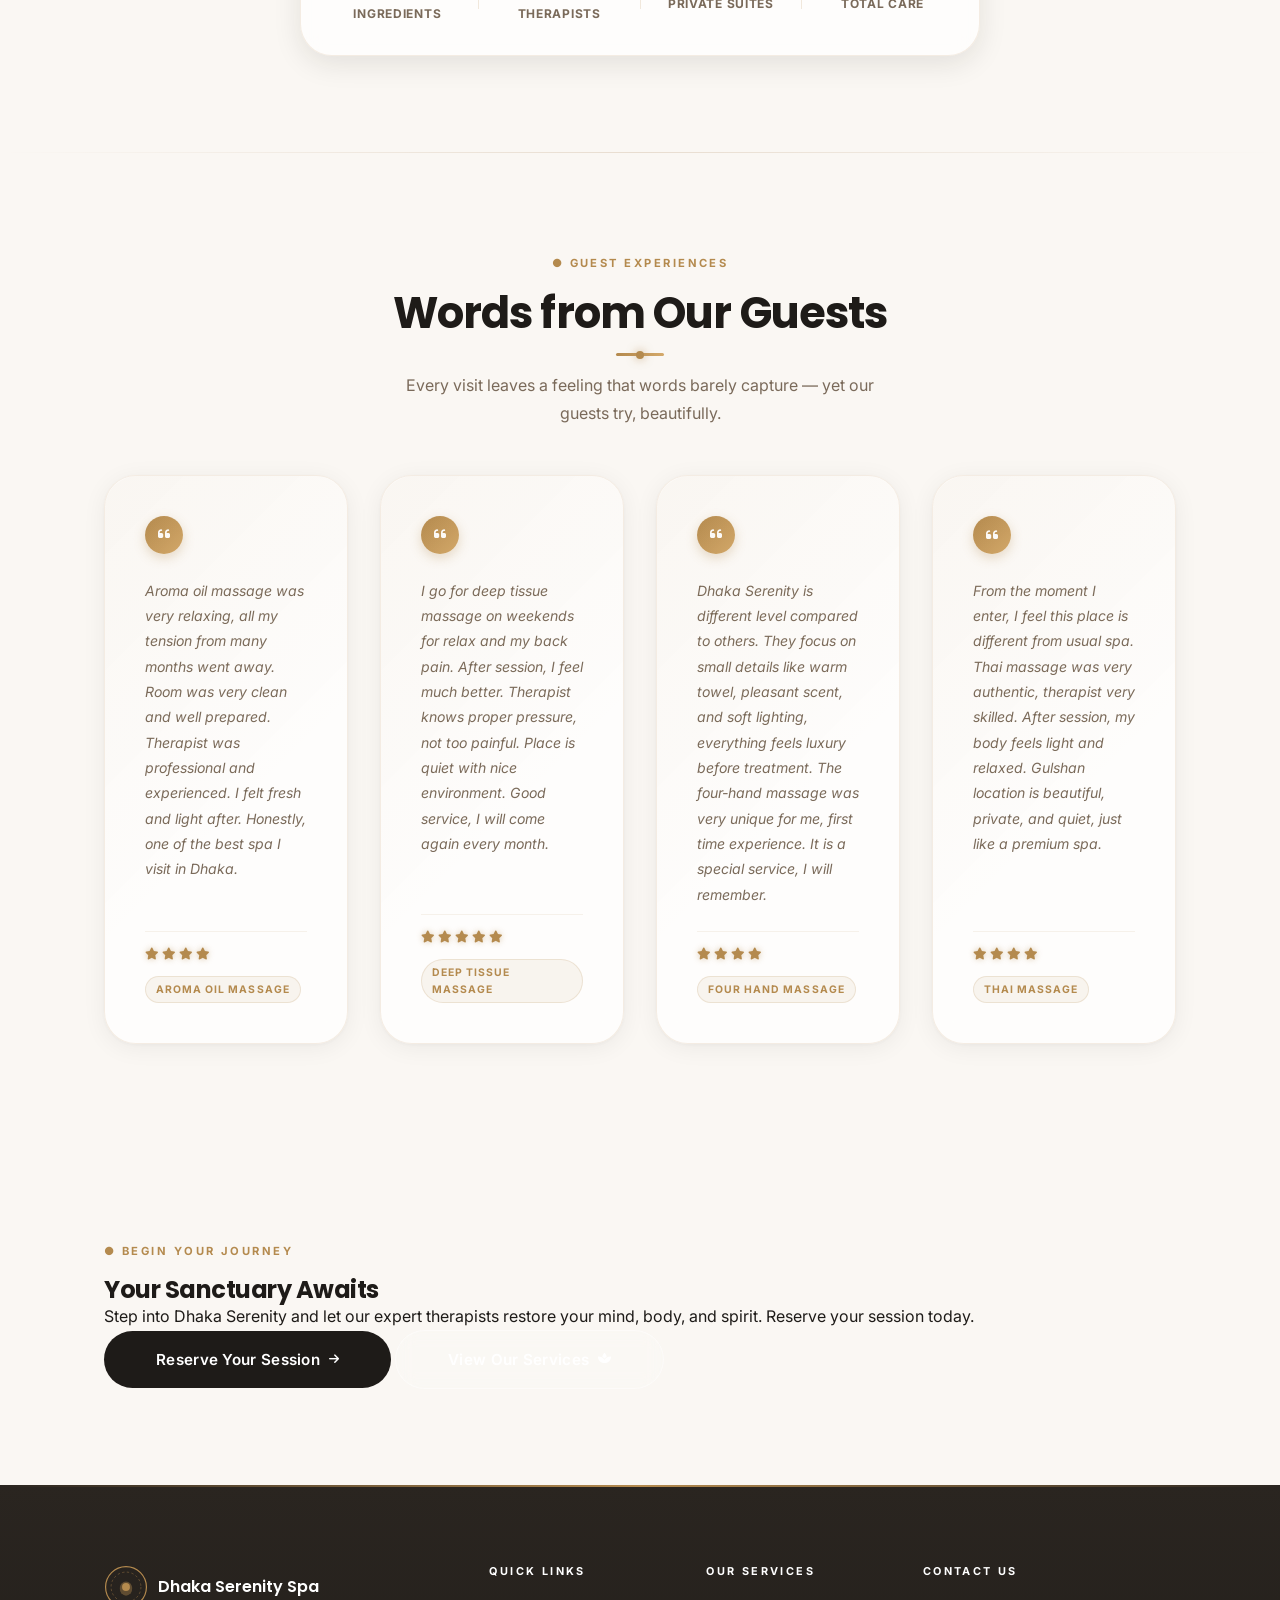
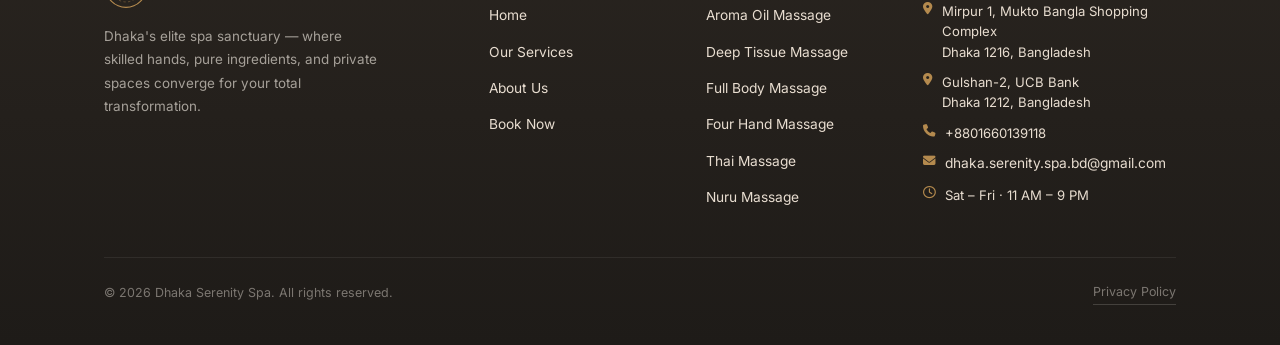
==== commit 18f391e4: "Update about.html" ====
--- a/about.html
+++ b/about.html
@@ -192,8 +192,8 @@
             <i class="fa-solid fa-quote-left"></i>
           </div>
           <p class="abt-review-text">
-           Aroma oil massage was very, very relaxing… all the tension from many months just go away slowly. The room was very clean, everything nicely prepared. Therapist technique was really good, very professional, I can feel experience. Whole experience feels almost like dream. When I leave, I feel fresh, light…Honestly, this is one of the best spa I visit in Dhaka.
-          </p>
+           Aroma oil massage was very relaxing, all my tension from many months went away. Room was very clean and well prepared. Therapist was professional and experienced. I felt fresh and light after. Honestly, one of the best spa I visit in Dhaka.
+         </p>
           <div class="abt-review-footer">
             <div class="abt-review-stars">
               <i class="fa-solid fa-star"></i>
@@ -211,9 +211,11 @@
             <i class="fa-solid fa-quote-left"></i>
           </div>
           <p class="abt-review-text">
-           I do deep tissue massage because my back pain many days already… very uncomfortable. After session, I feel much better, really. Therapist know where to press, do proper job, not random. Pressure also good, not hurting too much. Place very quiet, nice feeling, make me relax. I think this one good service… I will come again, maybe every month.</p>
+           I go for deep tissue massage on weekends for relax and my back pain. After session, I feel much better. Therapist knows proper pressure, not too painful. Place is quiet with nice environment. Good service, I will come again every month.
+            </p>
           <div class="abt-review-footer">
             <div class="abt-review-stars">
+              <i class="fa-solid fa-star"></i>
               <i class="fa-solid fa-star"></i>
               <i class="fa-solid fa-star"></i>
               <i class="fa-solid fa-star"></i>
@@ -230,7 +232,8 @@
             <i class="fa-solid fa-quote-left"></i>
           </div>
           <p class="abt-review-text">
-           Dhaka Serenity is… how to say… different level compared to others. They pay attention to many small details , warm towel, pleasant scent, soft lighting everything already gives feeling of luxury even before treatment begin. The four-hand massage was something very unique for me, I have not experienced this before. It is truly a special experience, I will remember.</p>
+           Dhaka Serenity is different level compared to others. They focus on small details like warm towel, pleasant scent, and soft lighting, everything feels luxury before treatment. The four-hand massage was very unique for me, first time experience. It is a special service, I will remember.
+</p>
           <div class="abt-review-footer">
             <div class="abt-review-stars">
               <i class="fa-solid fa-star"></i>
@@ -249,7 +252,8 @@
             <i class="fa-solid fa-quote-left"></i>
           </div>
           <p class="abt-review-text">
-            From the moment I enter, I can feel this place is different, not like usual spa. The Thai massage was very authentic, therapist have very good skill and know what they are doing. After session, my body feel much lighter, like long time tension is gone. Gulshan location is very beautiful, very private and quiet… exactly how a premium spa should be.</p>
+           From the moment I enter, I feel this place is different from usual spa. Thai massage was very authentic, therapist very skilled. After session, my body feels light and relaxed. Gulshan location is beautiful, private, and quiet, just like a premium spa.
+         </p>
           <div class="abt-review-footer">
             <div class="abt-review-stars">
               <i class="fa-solid fa-star"></i>
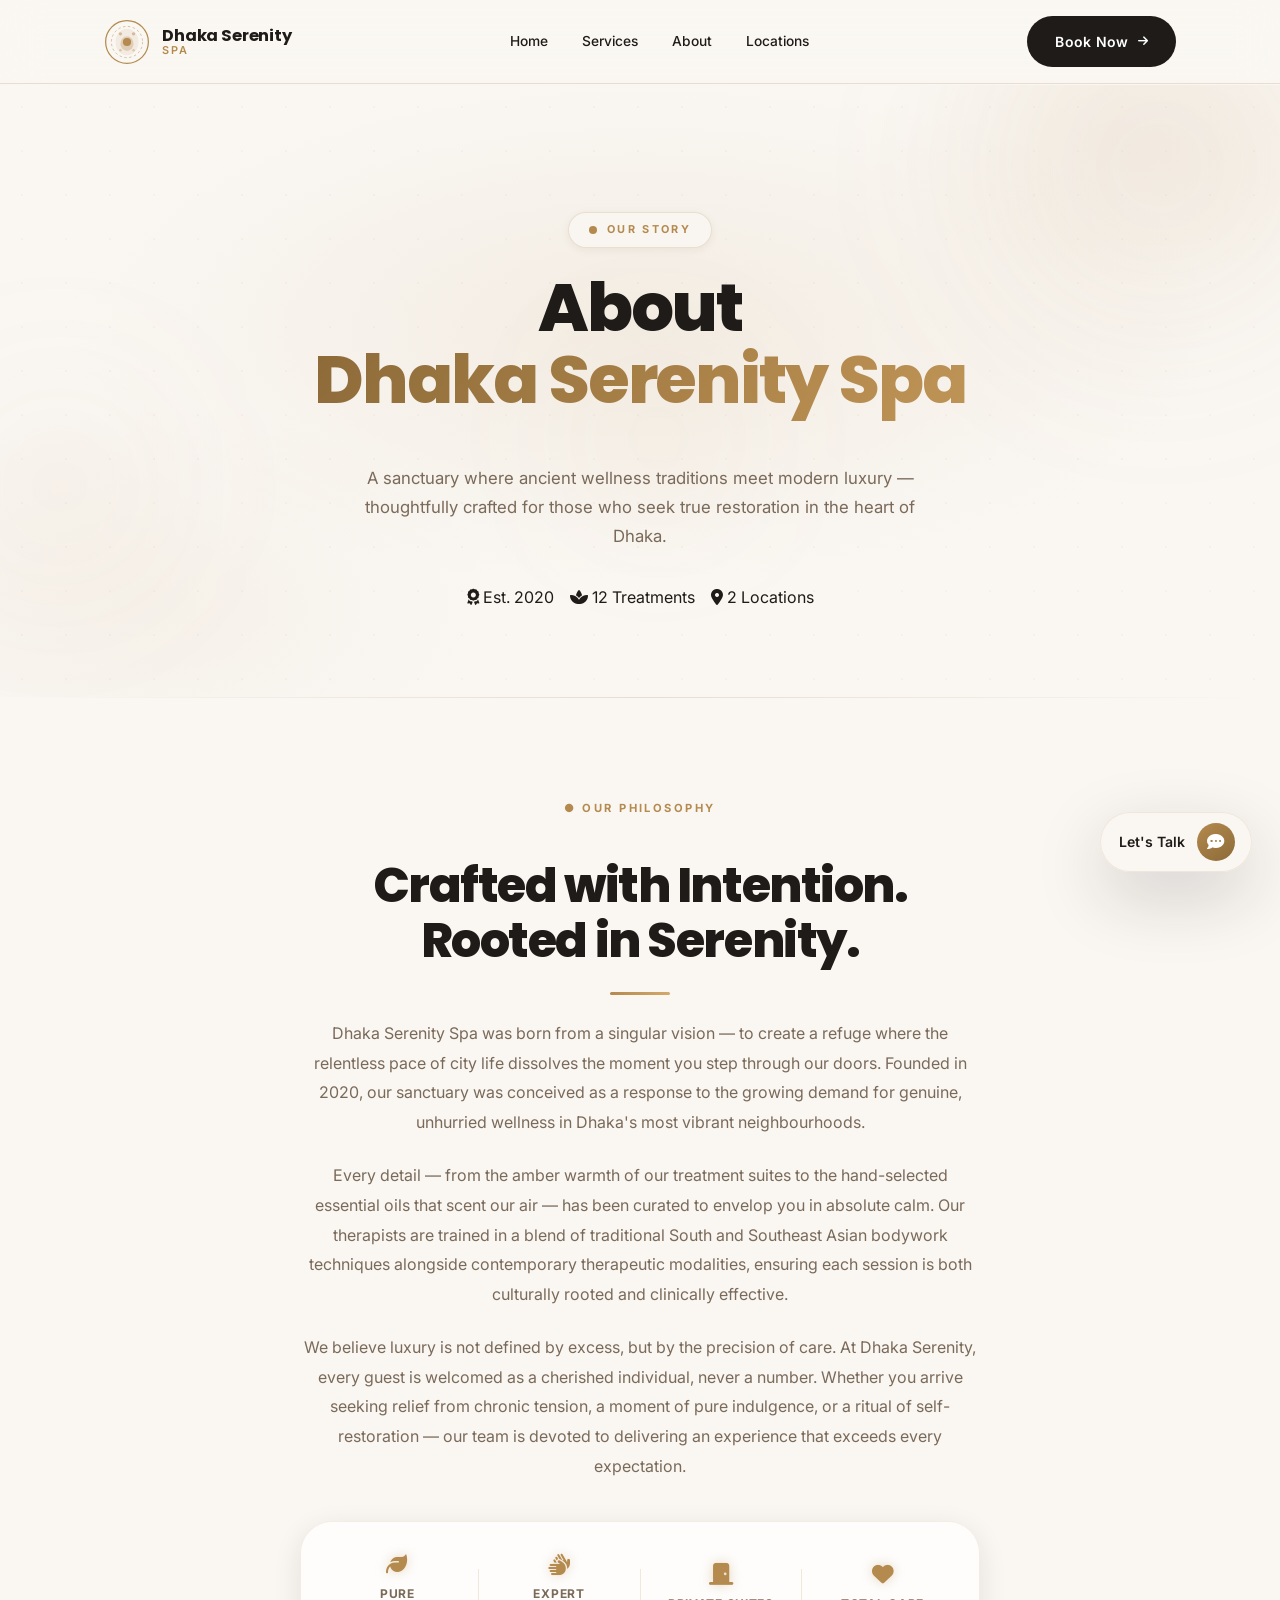
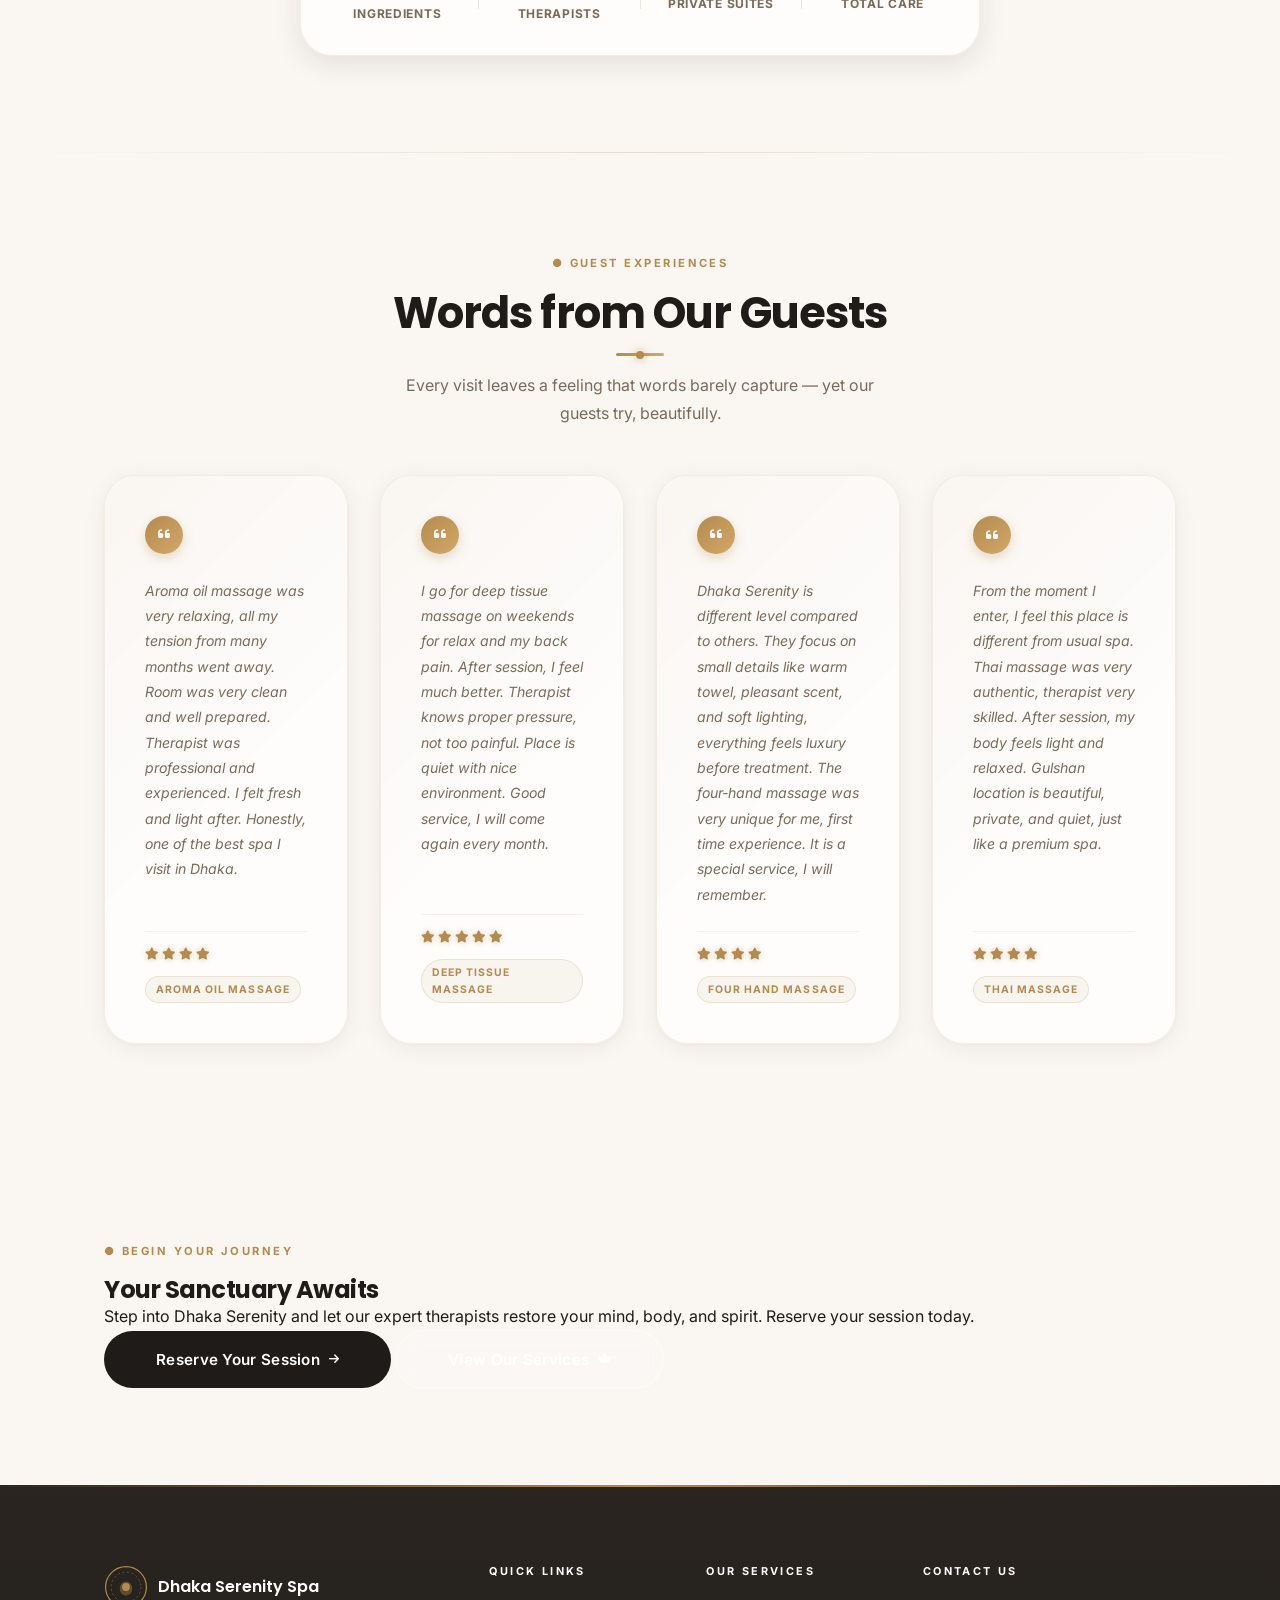
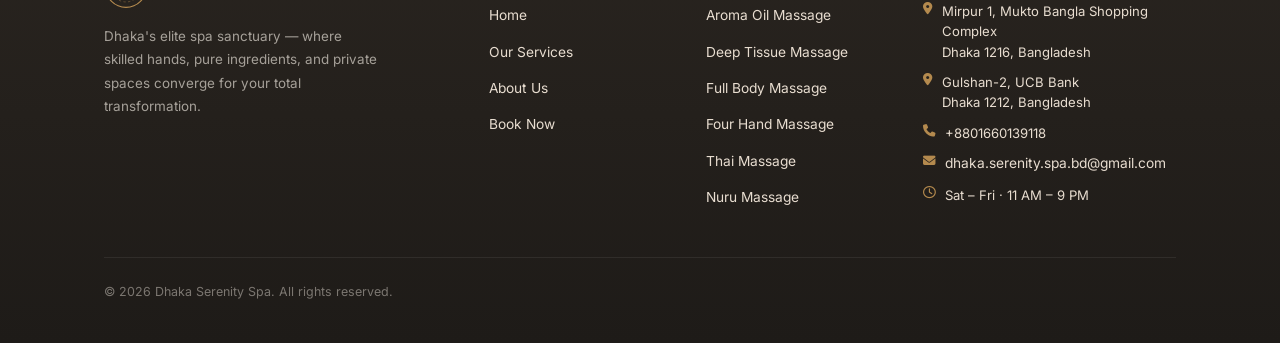
==== commit f25fbca7: "Update about.html" ====
--- a/about.html
+++ b/about.html
@@ -362,7 +362,6 @@
       <div class="footer-divider"></div>
       <div class="footer-sub">
         <span class="footer-copy">© 2026 Dhaka Serenity Spa. All rights reserved.</span>
-        <a href="#" class="footer-link footer-privacy">Privacy Policy</a>
       </div>
     </div>
   </footer>
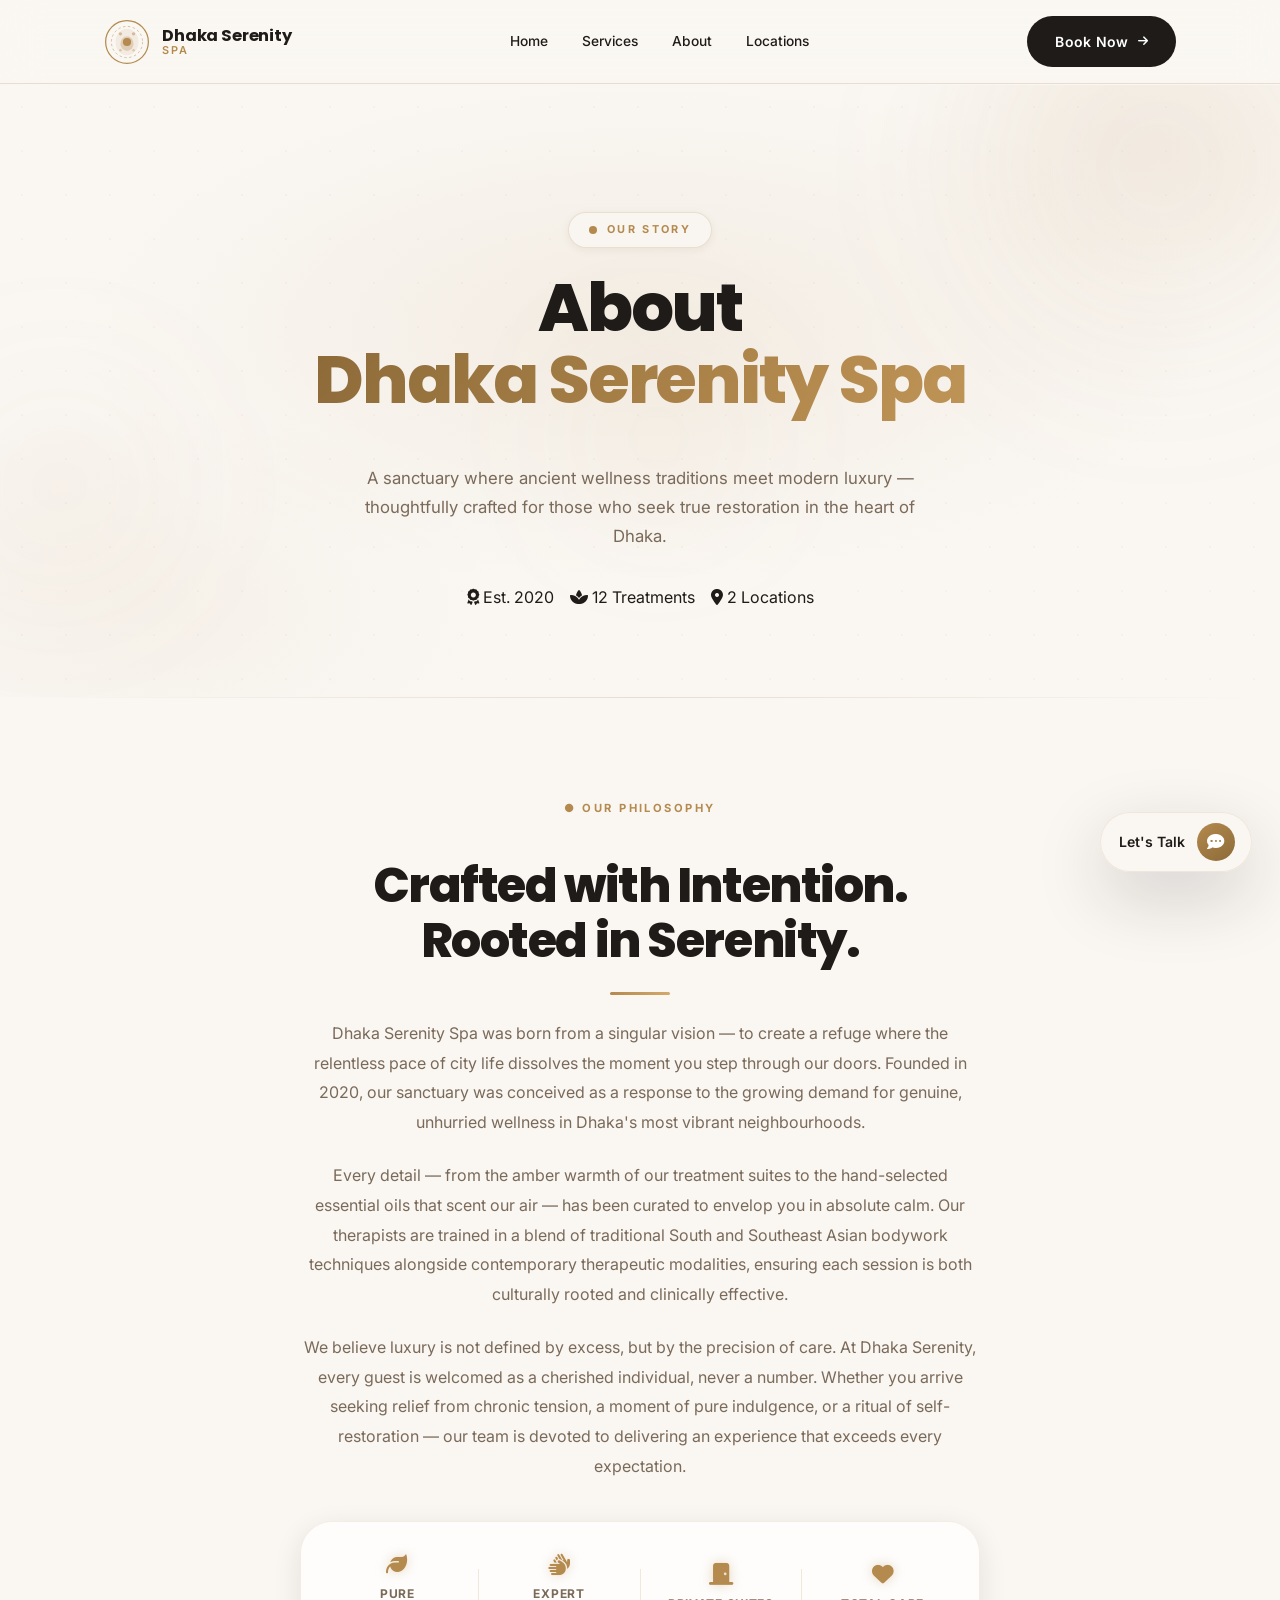
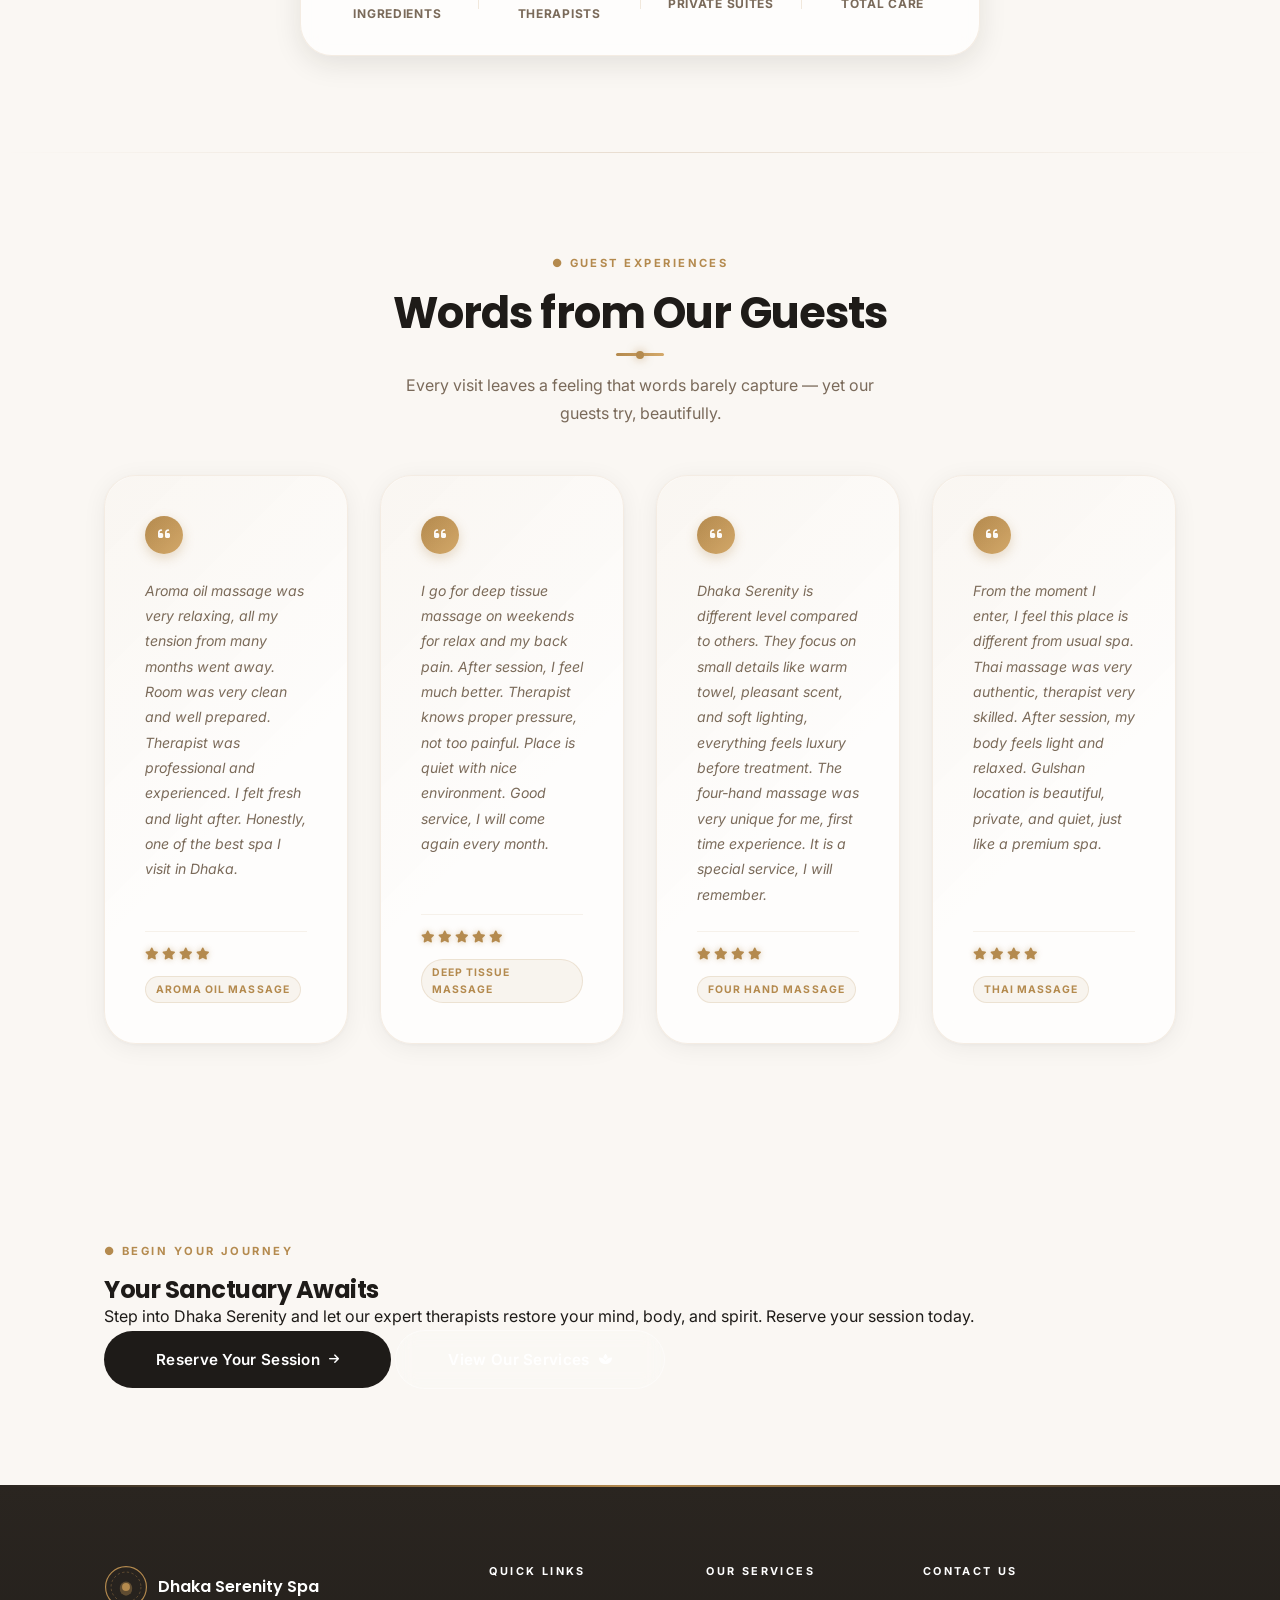
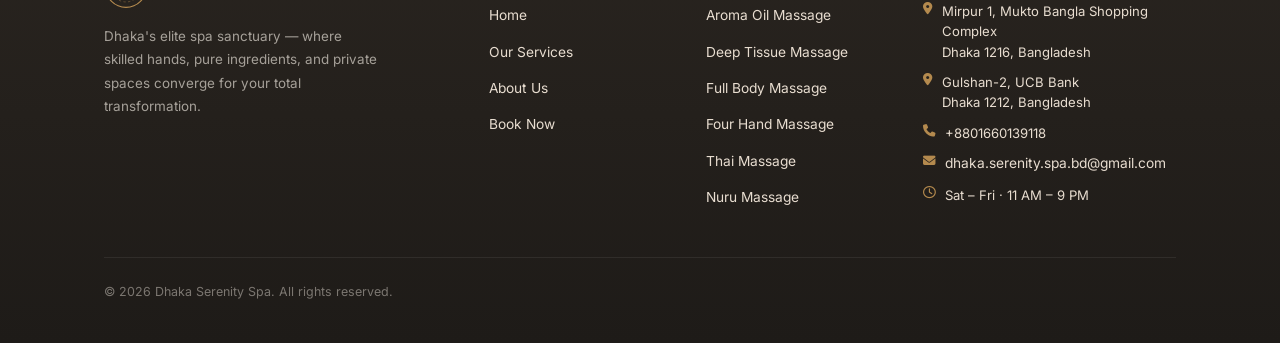
==== commit 05d5d4bd: "Update about.html" ====
--- a/about.html
+++ b/about.html
@@ -351,7 +351,7 @@
             <li><i class="fa-solid fa-location-dot fc-icon" style="opacity:0"></i> Dhaka 1212, Bangladesh</li>
             <li><i class="fa-solid fa-phone fc-icon"></i> +8801660139118</li>
             <li><i class="fa-solid fa-envelope fc-icon"></i>
-              <a href="mailto:dhakaserenityspa43@gmail.com" class="footer-link footer-email">dhaka.serenity.spa.bd@gmail.com</a>
+              <a href="mailto:dhaka.serenity.spa.bd@gmail.com" class="footer-link footer-email">dhaka.serenity.spa.bd@gmail.com</a>
             </li>
             <li><i class="fa-regular fa-clock fc-icon"></i> Sat – Fri · 11 AM – 9 PM</li>
           </ul>
